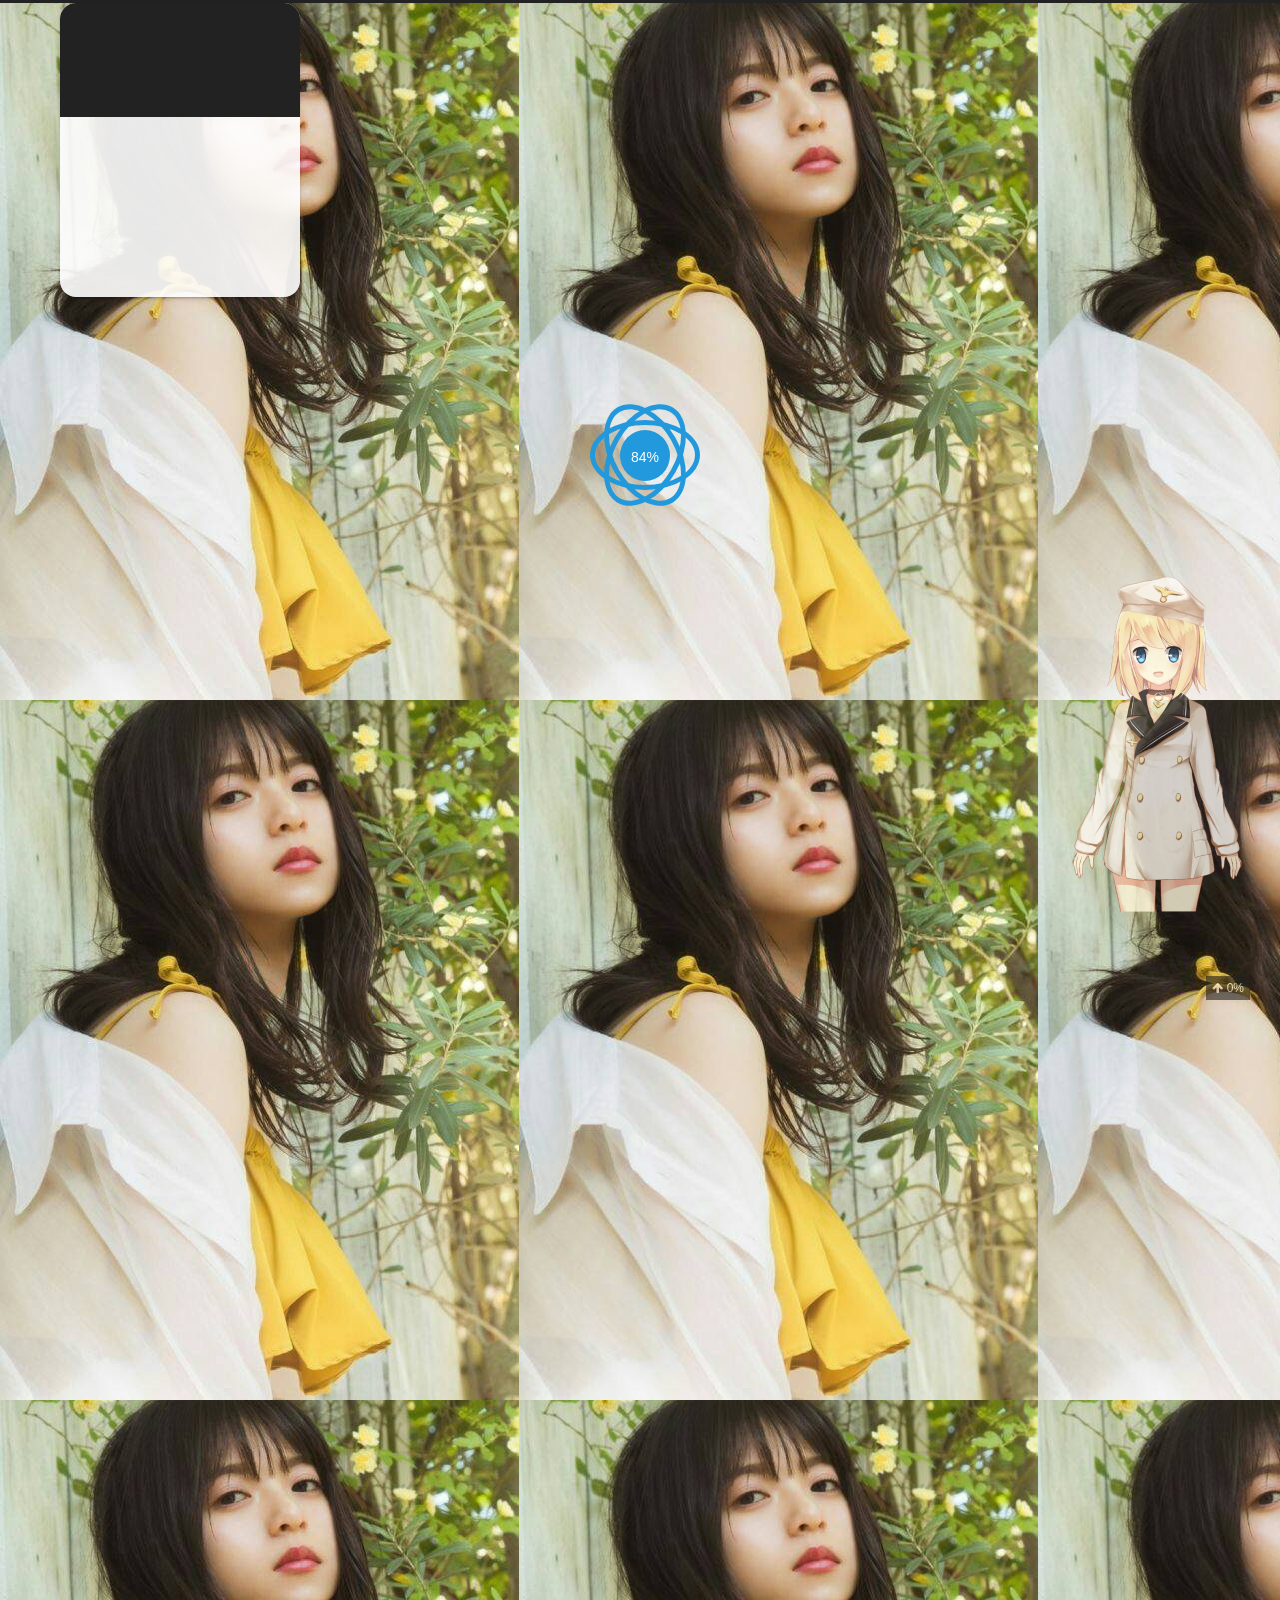
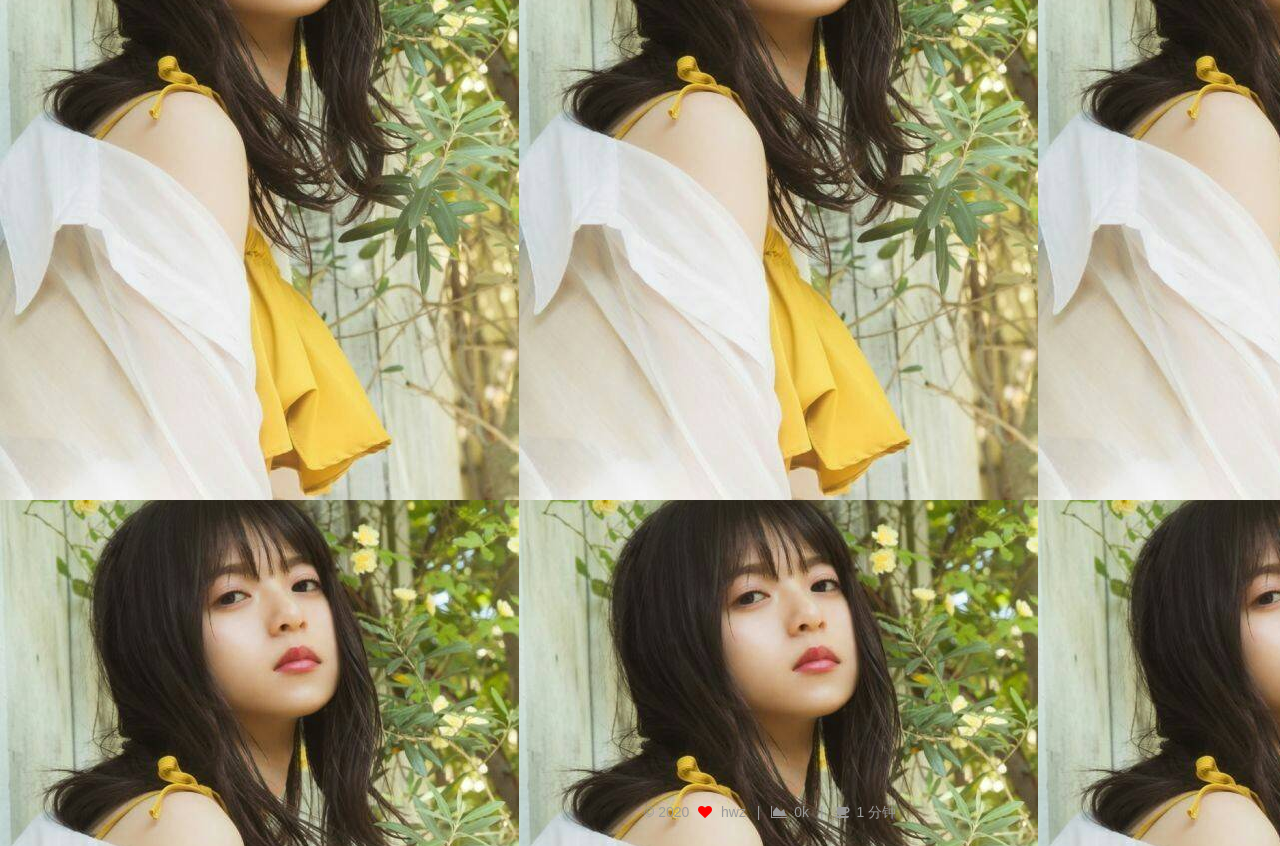
==== index.html @ 321f941b "Site updated: 2020-02-17 17:26:35" ====
<!DOCTYPE html>
<html lang="zh-CN">
<head>
  <meta charset="UTF-8">
<meta name="viewport" content="width=device-width, initial-scale=1, maximum-scale=2">
<meta name="theme-color" content="#222">
<meta name="generator" content="Hexo 4.2.0">
  <link rel="apple-touch-icon" sizes="180x180" href="/images/apple-touch-icon-next.png">
  <link rel="icon" type="image/png" sizes="32x32" href="/images/favicon-32x32-next.png">
  <link rel="icon" type="image/png" sizes="16x16" href="/images/favicon-16x16-next.png">
  <link rel="mask-icon" href="/images/logo.svg" color="#222">

<link rel="stylesheet" href="/css/main.css">


<link rel="stylesheet" href="/lib/font-awesome/css/font-awesome.min.css">
  <link rel="stylesheet" href="//cdn.jsdelivr.net/gh/fancyapps/fancybox@3/dist/jquery.fancybox.min.css">
  <link rel="stylesheet" href="/lib/pace/pace-theme-center-atom.min.css">
  <script src="/lib/pace/pace.min.js"></script>

<script id="hexo-configurations">
    var NexT = window.NexT || {};
    var CONFIG = {"hostname":"yoursite.com","root":"/","scheme":"Gemini","version":"7.7.1","exturl":false,"sidebar":{"position":"left","display":"post","padding":18,"offset":12,"onmobile":false},"copycode":{"enable":true,"show_result":true,"style":null},"back2top":{"enable":true,"sidebar":false,"scrollpercent":true},"bookmark":{"enable":false,"color":"#222","save":"auto"},"fancybox":true,"mediumzoom":false,"lazyload":false,"pangu":false,"comments":{"style":"tabs","active":null,"storage":true,"lazyload":false,"nav":null},"algolia":{"hits":{"per_page":10},"labels":{"input_placeholder":"Search for Posts","hits_empty":"We didn't find any results for the search: ${query}","hits_stats":"${hits} results found in ${time} ms"}},"localsearch":{"enable":false,"trigger":"auto","top_n_per_article":1,"unescape":false,"preload":false},"motion":{"enable":true,"async":false,"transition":{"post_block":"fadeIn","post_header":"slideDownIn","post_body":"slideDownIn","coll_header":"slideLeftIn","sidebar":"slideUpIn"}}};
  </script>

  <meta property="og:type" content="website">
<meta property="og:title" content="Love Asuka">
<meta property="og:url" content="http://yoursite.com/index.html">
<meta property="og:site_name" content="Love Asuka">
<meta property="og:locale" content="zh_CN">
<meta property="article:author" content="hwz">
<meta property="article:tag" content="Python">
<meta property="article:tag" content="Latex">
<meta property="article:tag" content="Linux">
<meta name="twitter:card" content="summary">

<link rel="canonical" href="http://yoursite.com/">


<script id="page-configurations">
  // https://hexo.io/docs/variables.html
  CONFIG.page = {
    sidebar: "",
    isHome: true,
    isPost: false
  };
</script>

  <title>Love Asuka</title>
  






  <noscript>
  <style>
  .use-motion .brand,
  .use-motion .menu-item,
  .sidebar-inner,
  .use-motion .post-block,
  .use-motion .pagination,
  .use-motion .comments,
  .use-motion .post-header,
  .use-motion .post-body,
  .use-motion .collection-header { opacity: initial; }

  .use-motion .site-title,
  .use-motion .site-subtitle {
    opacity: initial;
    top: initial;
  }

  .use-motion .logo-line-before i { left: initial; }
  .use-motion .logo-line-after i { right: initial; }
  </style>
</noscript>

</head>

<body itemscope itemtype="http://schema.org/WebPage">
  <div class="container use-motion">
    <div class="headband"></div>

    <header class="header" itemscope itemtype="http://schema.org/WPHeader">
      <div class="header-inner"><div class="site-brand-container">
  <div class="site-nav-toggle">
    <div class="toggle" aria-label="切换导航栏">
      <span class="toggle-line toggle-line-first"></span>
      <span class="toggle-line toggle-line-middle"></span>
      <span class="toggle-line toggle-line-last"></span>
    </div>
  </div>

  <div class="site-meta">

    <div>
      <a href="/" class="brand" rel="start">
        <span class="logo-line-before"><i></i></span>
        <span class="site-title">Love Asuka</span>
        <span class="logo-line-after"><i></i></span>
      </a>
    </div>
        <p class="site-subtitle">风后面是风，天空上面是天空</p>
  </div>

  <div class="site-nav-right"></div>
</div>


<nav class="site-nav">
  
  <ul id="menu" class="menu">
        <li class="menu-item menu-item-home">

    <a href="/" rel="section"><i class="fa fa-fw fa-home"></i>首页</a>

  </li>
        <li class="menu-item menu-item-about">

    <a href="/about/" rel="section"><i class="fa fa-fw fa-user"></i>关于我</a>

  </li>
        <li class="menu-item menu-item-messagepad">

    <a href="/messagepad/" rel="section"><i class="fa fa-fw fa-comments-o"></i>留言板</a>

  </li>
        <li class="menu-item menu-item-archives">

    <a href="/archives/" rel="section"><i class="fa fa-fw fa-archive"></i>归档</a>

  </li>
  </ul>

</nav>
</div>
    </header>

    
  <div class="back-to-top">
    <i class="fa fa-arrow-up"></i>
    <span>0%</span>
  </div>


    <main class="main">
      <div class="main-inner">
        <div class="content-wrap">
          

          <div class="content">
            

  <div class="posts-expand">
        
  
  
  <article itemscope itemtype="http://schema.org/Article" class="post-block home" lang="zh-CN">
    <link itemprop="mainEntityOfPage" href="http://yoursite.com/2020/02/16/test/">

    <span hidden itemprop="author" itemscope itemtype="http://schema.org/Person">
      <meta itemprop="image" content="/images/asuka.jpg">
      <meta itemprop="name" content="hwz">
      <meta itemprop="description" content="">
    </span>

    <span hidden itemprop="publisher" itemscope itemtype="http://schema.org/Organization">
      <meta itemprop="name" content="Love Asuka">
    </span>
      <header class="post-header">
        <h1 class="post-title" itemprop="name headline">
          
            <a href="/2020/02/16/test/" class="post-title-link" itemprop="url">test</a>
        </h1>

        <div class="post-meta">
            <span class="post-meta-item">
              <span class="post-meta-item-icon">
                <i class="fa fa-calendar-o"></i>
              </span>
              <span class="post-meta-item-text">发表于</span>

              <time title="创建时间：2020-02-16 20:34:42" itemprop="dateCreated datePublished" datetime="2020-02-16T20:34:42+08:00">2020-02-16</time>
            </span>
              <span class="post-meta-item">
                <span class="post-meta-item-icon">
                  <i class="fa fa-calendar-check-o"></i>
                </span>
                <span class="post-meta-item-text">更新于</span>
                <time title="修改时间：2020-02-17 15:43:20" itemprop="dateModified" datetime="2020-02-17T15:43:20+08:00">2020-02-17</time>
              </span>

          
  
  <span class="post-meta-item">
    
      <span class="post-meta-item-icon">
        <i class="fa fa-comment-o"></i>
      </span>
      <span class="post-meta-item-text">Valine：</span>
    
    <a title="valine" href="/2020/02/16/test/#valine-comments" itemprop="discussionUrl">
      <span class="post-comments-count valine-comment-count" data-xid="/2020/02/16/test/" itemprop="commentCount"></span>
    </a>
  </span>
  
  
    <span class="post-meta-divider">|</span>
    <i class="fa fa-thumb-tack"></i>
    <font color=7D26CD>置顶</font>
    <span class="post-meta-divider">|</span>
<br>
            <span class="post-meta-item" title="本文字数">
              <span class="post-meta-item-icon">
                <i class="fa fa-file-word-o"></i>
              </span>
                <span class="post-meta-item-text">本文字数：</span>
              <span>123</span>
            </span>
            <span class="post-meta-item" title="阅读时长">
              <span class="post-meta-item-icon">
                <i class="fa fa-clock-o"></i>
              </span>
                <span class="post-meta-item-text">阅读时长 &asymp;</span>
              <span>1 分钟</span>
            </span>

        </div>
      </header>

    
    
    
    <div class="post-body" itemprop="articleBody">

      
          <blockquote class="blockquote-center"><p>嗨！</p>
</blockquote>
<img src="https://billowing-forest-ce13.hwz.workers.dev/test/dlwlrma_71782046_536363523855896_4534143527029272915_n.jpg" style="border:1.5px solid white" width="750" alt="图片说明"/>
          <!--noindex-->
            <div class="post-button">
              <a class="btn" href="/2020/02/16/test/#more" rel="contents">
                阅读全文 &raquo;
              </a>
            </div>
          <!--/noindex-->
        
      
    </div>

<!-- 版权声明 -->
<div>
 
</div>

    
    
    
      <footer class="post-footer">
        <div class="post-eof"></div>
      </footer>
  </article>
  
  
  

        
  
  
  <article itemscope itemtype="http://schema.org/Article" class="post-block home" lang="zh-CN">
    <link itemprop="mainEntityOfPage" href="http://yoursite.com/2020/02/17/hello/">

    <span hidden itemprop="author" itemscope itemtype="http://schema.org/Person">
      <meta itemprop="image" content="/images/asuka.jpg">
      <meta itemprop="name" content="hwz">
      <meta itemprop="description" content="">
    </span>

    <span hidden itemprop="publisher" itemscope itemtype="http://schema.org/Organization">
      <meta itemprop="name" content="Love Asuka">
    </span>
      <header class="post-header">
        <h1 class="post-title" itemprop="name headline">
          
            <a href="/2020/02/17/hello/" class="post-title-link" itemprop="url">hello</a>
        </h1>

        <div class="post-meta">
            <span class="post-meta-item">
              <span class="post-meta-item-icon">
                <i class="fa fa-calendar-o"></i>
              </span>
              <span class="post-meta-item-text">发表于</span>

              <time title="创建时间：2020-02-17 00:25:26" itemprop="dateCreated datePublished" datetime="2020-02-17T00:25:26+08:00">2020-02-17</time>
            </span>

          
  
  <br>
            <span class="post-meta-item" title="本文字数">
              <span class="post-meta-item-icon">
                <i class="fa fa-file-word-o"></i>
              </span>
                <span class="post-meta-item-text">本文字数：</span>
              <span>0</span>
            </span>
            <span class="post-meta-item" title="阅读时长">
              <span class="post-meta-item-icon">
                <i class="fa fa-clock-o"></i>
              </span>
                <span class="post-meta-item-text">阅读时长 &asymp;</span>
              <span>1 分钟</span>
            </span>

        </div>
      </header>

    
    
    
    <div class="post-body" itemprop="articleBody">

      
          <img src="/2020/02/17/hello/1.jpg" class="" title="This is an image">



      
    </div>

<!-- 版权声明 -->
<div>
 
</div>

    
    
    
      <footer class="post-footer">
        <div class="post-eof"></div>
      </footer>
  </article>
  
  
  

        
  
  
  <article itemscope itemtype="http://schema.org/Article" class="post-block home" lang="zh-CN">
    <link itemprop="mainEntityOfPage" href="http://yoursite.com/2020/02/16/hello-world/">

    <span hidden itemprop="author" itemscope itemtype="http://schema.org/Person">
      <meta itemprop="image" content="/images/asuka.jpg">
      <meta itemprop="name" content="hwz">
      <meta itemprop="description" content="">
    </span>

    <span hidden itemprop="publisher" itemscope itemtype="http://schema.org/Organization">
      <meta itemprop="name" content="Love Asuka">
    </span>
      <header class="post-header">
        <h1 class="post-title" itemprop="name headline">
          
            <a href="/2020/02/16/hello-world/" class="post-title-link" itemprop="url">Hello World</a>
        </h1>

        <div class="post-meta">
            <span class="post-meta-item">
              <span class="post-meta-item-icon">
                <i class="fa fa-calendar-o"></i>
              </span>
              <span class="post-meta-item-text">发表于</span>

              <time title="创建时间：2020-02-16 17:46:22" itemprop="dateCreated datePublished" datetime="2020-02-16T17:46:22+08:00">2020-02-16</time>
            </span>

          
  
  <span class="post-meta-item">
    
      <span class="post-meta-item-icon">
        <i class="fa fa-comment-o"></i>
      </span>
      <span class="post-meta-item-text">Valine：</span>
    
    <a title="valine" href="/2020/02/16/hello-world/#valine-comments" itemprop="discussionUrl">
      <span class="post-comments-count valine-comment-count" data-xid="/2020/02/16/hello-world/" itemprop="commentCount"></span>
    </a>
  </span>
  
  <br>
            <span class="post-meta-item" title="本文字数">
              <span class="post-meta-item-icon">
                <i class="fa fa-file-word-o"></i>
              </span>
                <span class="post-meta-item-text">本文字数：</span>
              <span>357</span>
            </span>
            <span class="post-meta-item" title="阅读时长">
              <span class="post-meta-item-icon">
                <i class="fa fa-clock-o"></i>
              </span>
                <span class="post-meta-item-text">阅读时长 &asymp;</span>
              <span>1 分钟</span>
            </span>

        </div>
      </header>

    
    
    
    <div class="post-body" itemprop="articleBody">

      
          <p>Welcome to <a href="https://hexo.io/" target="_blank" rel="noopener">Hexo</a>! This is your very first post. Check <a href="https://hexo.io/docs/" target="_blank" rel="noopener">documentation</a> for more info. If you get any problems when using Hexo, you can find the answer in <a href="https://hexo.io/docs/troubleshooting.html" target="_blank" rel="noopener">troubleshooting</a> or you can ask me on <a href="https://github.com/hexojs/hexo/issues" target="_blank" rel="noopener">GitHub</a>.</p>
<h2 id="Quick-Start"><a href="#Quick-Start" class="headerlink" title="Quick Start"></a>Quick Start</h2><h3 id="Create-a-new-post"><a href="#Create-a-new-post" class="headerlink" title="Create a new post"></a>Create a new post</h3><figure class="highlight bash"><table><tr><td class="gutter"><pre><span class="line">1</span><br></pre></td><td class="code"><pre><span class="line">$ hexo new <span class="string">"My New Post"</span></span><br></pre></td></tr></table></figure>

<p>More info: <a href="https://hexo.io/docs/writing.html" target="_blank" rel="noopener">Writing</a></p>
<h3 id="Run-server"><a href="#Run-server" class="headerlink" title="Run server"></a>Run server</h3><figure class="highlight bash"><table><tr><td class="gutter"><pre><span class="line">1</span><br></pre></td><td class="code"><pre><span class="line">$ hexo server</span><br></pre></td></tr></table></figure>

<p>More info: <a href="https://hexo.io/docs/server.html" target="_blank" rel="noopener">Server</a></p>
<h3 id="Generate-static-files"><a href="#Generate-static-files" class="headerlink" title="Generate static files"></a>Generate static files</h3><figure class="highlight bash"><table><tr><td class="gutter"><pre><span class="line">1</span><br></pre></td><td class="code"><pre><span class="line">$ hexo generate</span><br></pre></td></tr></table></figure>

<p>More info: <a href="https://hexo.io/docs/generating.html" target="_blank" rel="noopener">Generating</a></p>
<h3 id="Deploy-to-remote-sites"><a href="#Deploy-to-remote-sites" class="headerlink" title="Deploy to remote sites"></a>Deploy to remote sites</h3><figure class="highlight bash"><table><tr><td class="gutter"><pre><span class="line">1</span><br></pre></td><td class="code"><pre><span class="line">$ hexo deploy</span><br></pre></td></tr></table></figure>

<p>More info: <a href="https://hexo.io/docs/one-command-deployment.html" target="_blank" rel="noopener">Deployment</a></p>

      
    </div>

<!-- 版权声明 -->
<div>
 
</div>

    
    
    
      <footer class="post-footer">
        <div class="post-eof"></div>
      </footer>
  </article>
  
  
  

  </div>

  



          </div>
          

<script>
  window.addEventListener('tabs:register', () => {
    let activeClass = CONFIG.comments.activeClass;
    if (CONFIG.comments.storage) {
      activeClass = localStorage.getItem('comments_active') || activeClass;
    }
    if (activeClass) {
      let activeTab = document.querySelector(`a[href="#comment-${activeClass}"]`);
      if (activeTab) {
        activeTab.click();
      }
    }
  });
  if (CONFIG.comments.storage) {
    window.addEventListener('tabs:click', event => {
      if (!event.target.matches('.tabs-comment .tab-content .tab-pane')) return;
      let commentClass = event.target.classList[1];
      localStorage.setItem('comments_active', commentClass);
    });
  }
</script>

        </div>
          
  
  <div class="toggle sidebar-toggle">
    <span class="toggle-line toggle-line-first"></span>
    <span class="toggle-line toggle-line-middle"></span>
    <span class="toggle-line toggle-line-last"></span>
  </div>

  <aside class="sidebar">
    <div class="sidebar-inner">

      <ul class="sidebar-nav motion-element">
        <li class="sidebar-nav-toc">
          文章目录
        </li>
        <li class="sidebar-nav-overview">
          站点概览
        </li>
      </ul>

      <!--noindex-->
      <div class="post-toc-wrap sidebar-panel">
      </div>
      <!--/noindex-->

      <div class="site-overview-wrap sidebar-panel">
        <div class="site-author motion-element" itemprop="author" itemscope itemtype="http://schema.org/Person">
    <img class="site-author-image" itemprop="image" alt="hwz"
      src="/images/asuka.jpg">
  <p class="site-author-name" itemprop="name">hwz</p>
  <div class="site-description" itemprop="description"></div>
</div>
<div class="site-state-wrap motion-element">
  <nav class="site-state">
      <div class="site-state-item site-state-posts">
          <a href="/archives/">
        
          <span class="site-state-item-count">3</span>
          <span class="site-state-item-name">日志</span>
        </a>
      </div>
  </nav>
</div>



      </div>

    </div>
  </aside>
  <div id="sidebar-dimmer"></div>


      </div>
    </main>

    <footer class="footer">
      <div class="footer-inner">
        

<div class="copyright">
  
  &copy; 
  <span itemprop="copyrightYear">2020</span>
  <span class="with-love">
    <i class="fa fa-heart"></i>
  </span>
  <span class="author" itemprop="copyrightHolder">hwz</span>
    <span class="post-meta-divider">|</span>
    <span class="post-meta-item-icon">
      <i class="fa fa-area-chart"></i>
    </span>
    <span title="站点总字数">0k</span>
    <span class="post-meta-divider">|</span>
    <span class="post-meta-item-icon">
      <i class="fa fa-coffee"></i>
    </span>
    <span title="站点阅读时长">1 分钟</span>
</div>

        
<div class="busuanzi-count">
  <script async src="https://busuanzi.ibruce.info/busuanzi/2.3/busuanzi.pure.mini.js"></script>
</div>








      </div>
    </footer>
  </div>

  
  <script src="/lib/anime.min.js"></script>
  <script src="//cdn.jsdelivr.net/npm/jquery@3/dist/jquery.min.js"></script>
  <script src="//cdn.jsdelivr.net/gh/fancyapps/fancybox@3/dist/jquery.fancybox.min.js"></script>
  <script src="/lib/velocity/velocity.min.js"></script>
  <script src="/lib/velocity/velocity.ui.min.js"></script>

<script src="/js/utils.js"></script>

<script src="/js/motion.js"></script>


<script src="/js/schemes/pisces.js"></script>


<script src="/js/next-boot.js"></script>




  















  

  


<script>
NexT.utils.loadComments(document.querySelector('#valine-comments'), () => {
  NexT.utils.getScript('//unpkg.com/valine/dist/Valine.min.js', () => {
    var GUEST = ['nick', 'mail', 'link'];
    var guest = 'nick,mail';
    guest = guest.split(',').filter(item => {
      return GUEST.includes(item);
    });
    new Valine({
      el         : '#valine-comments',
      verify     : false,
      notify     : false,
      appId      : 'uo0PpBdAwHVjuQXhdneJCLUI-MdYXbMMI# Your leancloud application appid',
      appKey     : 'xmT4Vg6zdCQBoNDe9emlR8KR# Your leancloud application appkey',
      placeholder: "欢迎吐槽 ！",
      avatar     : 'mm',
      meta       : guest,
      pageSize   : '10' || 10,
      visitor    : false,
      lang       : '' || 'zh-cn',
      path       : location.pathname,
      recordIP   : false,
      serverURLs : ''
    });
  }, window.Valine);
});
</script>


  <script async src="/js/cursor/fireworks.js"></script>




  <script src="/js/activate-power-mode.min.js"></script>
  <script>
    POWERMODE.colorful = true;
    POWERMODE.shake = false;
    document.body.addEventListener('input', POWERMODE);
  </script>

<script src="/live2dw/lib/L2Dwidget.min.js?094cbace49a39548bed64abff5988b05"></script><script>L2Dwidget.init({"pluginRootPath":"live2dw/","pluginJsPath":"lib/","pluginModelPath":"assets/","tagMode":false,"debug":false,"model":{"jsonPath":"/live2dw/assets/assets/z16.model.json"},"display":{"position":"right","width":220,"height":450,"hOffset":10,"vOffset":-50},"mobile":{"show":true},"react":{"opacity":0.8},"log":false});</script></body>
</html>
---- css/main.css ----
html {
  line-height: 1.15; /* 1 */
  -webkit-text-size-adjust: 100%; /* 2 */
}
body {
  margin: 0;
}
main {
  display: block;
}
h1 {
  font-size: 2em;
  margin: 0.67em 0;
}
hr {
  box-sizing: content-box; /* 1 */
  height: 0; /* 1 */
  overflow: visible; /* 2 */
}
pre {
  font-family: monospace, monospace; /* 1 */
  font-size: 1em; /* 2 */
}
a {
  background: transparent;
}
abbr[title] {
  border-bottom: none; /* 1 */
  text-decoration: underline; /* 2 */
  text-decoration: underline dotted; /* 2 */
}
b,
strong {
  font-weight: bolder;
}
code,
kbd,
samp {
  font-family: monospace, monospace; /* 1 */
  font-size: 1em; /* 2 */
}
small {
  font-size: 80%;
}
sub,
sup {
  font-size: 75%;
  line-height: 0;
  position: relative;
  vertical-align: baseline;
}
sub {
  bottom: -0.25em;
}
sup {
  top: -0.5em;
}
img {
  border-style: none;
}
button,
input,
optgroup,
select,
textarea {
  font-family: inherit; /* 1 */
  font-size: 100%; /* 1 */
  line-height: 1.15; /* 1 */
  margin: 0; /* 2 */
}
button,
input {
/* 1 */
  overflow: visible;
}
button,
select {
/* 1 */
  text-transform: none;
}
button,
[type='button'],
[type='reset'],
[type='submit'] {
  -webkit-appearance: button;
}
button::-moz-focus-inner,
[type='button']::-moz-focus-inner,
[type='reset']::-moz-focus-inner,
[type='submit']::-moz-focus-inner {
  border-style: none;
  padding: 0;
}
button:-moz-focusring,
[type='button']:-moz-focusring,
[type='reset']:-moz-focusring,
[type='submit']:-moz-focusring {
  outline: 1px dotted ButtonText;
}
fieldset {
  padding: 0.35em 0.75em 0.625em;
}
legend {
  box-sizing: border-box; /* 1 */
  color: inherit; /* 2 */
  display: table; /* 1 */
  max-width: 100%; /* 1 */
  padding: 0; /* 3 */
  white-space: normal; /* 1 */
}
progress {
  vertical-align: baseline;
}
textarea {
  overflow: auto;
}
[type='checkbox'],
[type='radio'] {
  box-sizing: border-box; /* 1 */
  padding: 0; /* 2 */
}
[type='number']::-webkit-inner-spin-button,
[type='number']::-webkit-outer-spin-button {
  height: auto;
}
[type='search'] {
  outline-offset: -2px; /* 2 */
  -webkit-appearance: textfield; /* 1 */
}
[type='search']::-webkit-search-decoration {
  -webkit-appearance: none;
}
::-webkit-file-upload-button {
  font: inherit; /* 2 */
  -webkit-appearance: button; /* 1 */
}
details {
  display: block;
}
summary {
  display: list-item;
}
template {
  display: none;
}
[hidden] {
  display: none;
}
::selection {
  background: #262a30;
  color: #fff;
}
html,
body {
  height: 100%;
}
body {
  background: #eee;
  color: #555;
  font-family: 'Lato', "PingFang SC", "Microsoft YaHei", sans-serif;
  font-size: 1em;
  line-height: 2;
}
@media (max-width: 991px) {
  body {
    padding-left: 0 !important;
    padding-right: 0 !important;
  }
}
h1,
h2,
h3,
h4,
h5,
h6 {
  font-family: 'Lato', "PingFang SC", "Microsoft YaHei", sans-serif;
  font-weight: bold;
  line-height: 1.5;
  margin: 20px 0 15px;
}
h1 {
  font-size: 1.5em;
}
h2 {
  font-size: 1.375em;
}
h3 {
  font-size: 1.25em;
}
h4 {
  font-size: 1.125em;
}
h5 {
  font-size: 1em;
}
h6 {
  font-size: 0.875em;
}
p {
  margin: 0 0 20px 0;
}
a,
span.exturl {
  border-bottom: 1px solid #999;
  color: #555;
  outline: 0;
  text-decoration: none;
  overflow-wrap: break-word;
  word-wrap: break-word;
  cursor: pointer;
}
a:hover,
span.exturl:hover {
  border-bottom-color: #222;
  color: #222;
}
iframe,
img,
video {
  display: block;
  margin-left: auto;
  margin-right: auto;
  max-width: 100%;
}
hr {
  background-color: #ddd;
  background-image: repeating-linear-gradient(-45deg, #fff, #fff 4px, transparent 4px, transparent 8px);
  border: 0;
  height: 3px;
  margin: 40px 0;
}
blockquote {
  border-left: 4px solid #ddd;
  color: #666;
  margin: 0;
  padding: 0 15px;
}
blockquote cite::before {
  content: '-';
  padding: 0 5px;
}
dt {
  font-weight: 700;
}
dd {
  margin: 0;
  padding: 0;
}
kbd {
  background-color: #f5f5f5;
  background-image: linear-gradient(#eee, #fff, #eee);
  border: 1px solid #ccc;
  border-radius: 0.2em;
  box-shadow: 0.1em 0.1em 0.2em rgba(0,0,0,0.1);
  font-family: inherit;
  padding: 0.1em 0.3em;
  white-space: nowrap;
}
.table-container {
  overflow: auto;
}
table {
  border-collapse: collapse;
  border-spacing: 0;
  font-size: 0.875em;
  margin: 0 0 20px 0;
  width: 100%;
}
tbody tr:nth-of-type(odd) {
  background: #f9f9f9;
}
tbody tr:hover {
  background: #f5f5f5;
}
caption,
th,
td {
  font-weight: normal;
  padding: 8px;
  text-align: left;
  vertical-align: middle;
}
th,
td {
  border: 1px solid #ddd;
  border-bottom: 3px solid #ddd;
}
th {
  font-weight: 700;
  padding-bottom: 10px;
}
td {
  border-bottom-width: 1px;
}
.btn {
  background: #fff;
  border: 2px solid #555;
  border-radius: 2px;
  color: #555;
  display: inline-block;
  font-size: 0.875em;
  line-height: 2;
  padding: 0 20px;
  text-decoration: none;
  transition-property: background-color;
  transition-delay: 0s;
  transition-duration: 0.2s;
  transition-timing-function: ease-in-out;
}
.btn:hover {
  background: #222;
  border-color: #222;
  color: #fff;
}
.btn + .btn {
  margin: 0 0 8px 8px;
}
.btn .fa-fw {
  text-align: left;
  width: 1.285714285714286em;
}
.toggle {
  line-height: 0;
}
.toggle .toggle-line {
  background: #fff;
  display: inline-block;
  height: 2px;
  left: 0;
  position: relative;
  top: 0;
  transition: all 0.4s;
  vertical-align: top;
  width: 100%;
}
.toggle .toggle-line:not(:first-child) {
  margin-top: 3px;
}
.toggle.toggle-arrow .toggle-line-first {
  left: 50%;
  top: 2px;
  transform: rotate(45deg);
  width: 50%;
}
.toggle.toggle-arrow .toggle-line-middle {
  left: 2px;
  width: 90%;
}
.toggle.toggle-arrow .toggle-line-last {
  left: 50%;
  top: -2px;
  transform: rotate(-45deg);
  width: 50%;
}
.toggle.toggle-close .toggle-line-first {
  transform: rotate(-45deg);
  top: 5px;
}
.toggle.toggle-close .toggle-line-middle {
  opacity: 0;
}
.toggle.toggle-close .toggle-line-last {
  transform: rotate(45deg);
  top: -5px;
}
.highlight-container {
  position: relative;
}
.highlight-container:hover .copy-btn,
.highlight-container .copy-btn:focus {
  opacity: 1;
}
.copy-btn {
  color: #333;
  cursor: pointer;
  display: inline-block;
  font-weight: 700;
  line-height: 1.6;
  opacity: 0;
  outline: 0;
  padding: 2px 6px;
  position: absolute;
  vertical-align: middle;
  white-space: nowrap;
  -moz-user-select: none;
  -ms-user-select: none;
  -webkit-user-select: none;
  user-select: none;
  transition-delay: 0s;
  transition-duration: 0.2s;
  transition-timing-function: ease-in-out;
  background-color: #eee;
  background-image: linear-gradient(#fcfcfc, #eee);
  border: 1px solid #d5d5d5;
  border-radius: 3px;
  font-size: 0.8125em;
  right: 4px;
  top: 8px;
}
.highlight,
pre {
  background: #f7f7f7;
  color: #4d4d4c;
  line-height: 1.6;
  margin: 0 auto 20px;
}
pre,
code {
  font-family: consolas, Menlo, monospace, "PingFang SC", "Microsoft YaHei";
}
code {
  background: #eee;
  border-radius: 3px;
  color: #555;
  padding: 2px 4px;
  overflow-wrap: break-word;
  word-wrap: break-word;
}
.highlight *::selection {
  background: #d6d6d6;
}
.highlight pre {
  border: 0;
  margin: 0;
  padding: 10px 0;
}
.highlight table {
  border: 0;
  margin: 0;
  width: auto;
}
.highlight td {
  border: 0;
  padding: 0;
}
.highlight figcaption {
  background: #eee;
  color: #4d4d4c;
  font-size: 0.875em;
  line-height: 1.2;
  padding: 0.5em;
}
.highlight figcaption::before,
.highlight figcaption::after {
  content: ' ';
  display: table;
}
.highlight figcaption::after {
  clear: both;
}
.highlight figcaption a {
  color: #4d4d4c;
  float: right;
}
.highlight figcaption a:hover {
  border-bottom-color: #4d4d4c;
}
.highlight .gutter {
  -moz-user-select: none;
  -ms-user-select: none;
  -webkit-user-select: none;
  user-select: none;
}
.highlight .gutter pre {
  background: #eff2f3;
  color: #869194;
  padding-left: 10px;
  padding-right: 10px;
  text-align: right;
}
.highlight .code pre {
  background: #f7f7f7;
  padding-left: 10px;
  width: 100%;
}
.gist table {
  width: auto;
}
.gist table td {
  border: 0;
}
pre {
  overflow: auto;
  padding: 10px;
}
pre code {
  background: none;
  color: #4d4d4c;
  font-size: 0.875em;
  padding: 0;
  text-shadow: none;
}
pre .deletion {
  background: #fdd;
}
pre .addition {
  background: #dfd;
}
pre .meta {
  color: #eab700;
  -moz-user-select: none;
  -ms-user-select: none;
  -webkit-user-select: none;
  user-select: none;
}
pre .comment {
  color: #8e908c;
}
pre .variable,
pre .attribute,
pre .tag,
pre .name,
pre .regexp,
pre .ruby .constant,
pre .xml .tag .title,
pre .xml .pi,
pre .xml .doctype,
pre .html .doctype,
pre .css .id,
pre .css .class,
pre .css .pseudo {
  color: #c82829;
}
pre .number,
pre .preprocessor,
pre .built_in,
pre .builtin-name,
pre .literal,
pre .params,
pre .constant,
pre .command {
  color: #f5871f;
}
pre .ruby .class .title,
pre .css .rules .attribute,
pre .string,
pre .symbol,
pre .value,
pre .inheritance,
pre .header,
pre .ruby .symbol,
pre .xml .cdata,
pre .special,
pre .formula {
  color: #718c00;
}
pre .title,
pre .css .hexcolor {
  color: #3e999f;
}
pre .function,
pre .python .decorator,
pre .python .title,
pre .ruby .function .title,
pre .ruby .title .keyword,
pre .perl .sub,
pre .javascript .title,
pre .coffeescript .title {
  color: #4271ae;
}
pre .keyword,
pre .javascript .function {
  color: #8959a8;
}
.blockquote-center {
  border-left: none;
  margin: 40px 0;
  padding: 0;
  position: relative;
  text-align: center;
}
.blockquote-center::before,
.blockquote-center::after {
  background-repeat: no-repeat;
  background-size: 22px 22px;
  content: ' ';
  display: block;
  height: 24px;
  opacity: 0.2;
  position: absolute;
  width: 100%;
}
.blockquote-center::before {
  background-image: url("../images/quote-l.svg");
  background-position: 0 -6px;
  border-top: 1px solid #ccc;
  top: -20px;
}
.blockquote-center::after {
  background-image: url("../images/quote-r.svg");
  background-position: 100% 8px;
  border-bottom: 1px solid #ccc;
  bottom: -20px;
}
.blockquote-center p,
.blockquote-center div {
  text-align: center;
}
.post-body .group-picture img {
  margin: 0 auto;
  padding: 0 3px;
}
.group-picture-row {
  margin-bottom: 6px;
  overflow: hidden;
}
.group-picture-column {
  float: left;
  margin-bottom: 10px;
}
.post-body .label {
  display: inline;
  padding: 0 2px;
}
.post-body .label.default {
  background: #f0f0f0;
}
.post-body .label.primary {
  background: #efe6f7;
}
.post-body .label.info {
  background: #e5f2f8;
}
.post-body .label.success {
  background: #e7f4e9;
}
.post-body .label.warning {
  background: #fcf6e1;
}
.post-body .label.danger {
  background: #fae8eb;
}
.post-body .tabs {
  margin-bottom: 20px;
}
.post-body .tabs,
.tabs-comment {
  display: block;
  padding-top: 10px;
  position: relative;
}
.post-body .tabs ul.nav-tabs,
.tabs-comment ul.nav-tabs {
  display: flex;
  flex-wrap: wrap;
  margin: 0;
  margin-bottom: -1px;
  padding: 0;
}
@media (max-width: 413px) {
  .post-body .tabs ul.nav-tabs,
  .tabs-comment ul.nav-tabs {
    display: block;
    margin-bottom: 5px;
  }
}
.post-body .tabs ul.nav-tabs li.tab,
.tabs-comment ul.nav-tabs li.tab {
  background: #fff;
  border-bottom: 1px solid #ddd;
  border-left: 1px solid transparent;
  border-right: 1px solid transparent;
  border-top: 3px solid transparent;
  flex-grow: 1;
  list-style-type: none;
  border-radius: 0 0 0 0;
}
@media (max-width: 413px) {
  .post-body .tabs ul.nav-tabs li.tab,
  .tabs-comment ul.nav-tabs li.tab {
    border-bottom: 1px solid transparent;
    border-left: 3px solid transparent;
    border-right: 1px solid transparent;
    border-top: 1px solid transparent;
  }
}
@media (max-width: 413px) {
  .post-body .tabs ul.nav-tabs li.tab,
  .tabs-comment ul.nav-tabs li.tab {
    border-radius: 0;
  }
}
.post-body .tabs ul.nav-tabs li.tab a,
.tabs-comment ul.nav-tabs li.tab a {
  border-bottom: initial;
  display: block;
  line-height: 1.8;
  outline: 0;
  padding: 0.25em 0.75em;
  text-align: center;
  transition-delay: 0s;
  transition-duration: 0.2s;
  transition-timing-function: ease-out;
}
.post-body .tabs ul.nav-tabs li.tab a i,
.tabs-comment ul.nav-tabs li.tab a i {
  width: 1.285714285714286em;
}
.post-body .tabs ul.nav-tabs li.tab.active,
.tabs-comment ul.nav-tabs li.tab.active {
  border-bottom: 1px solid transparent;
  border-left: 1px solid #ddd;
  border-right: 1px solid #ddd;
  border-top: 3px solid #fc6423;
}
@media (max-width: 413px) {
  .post-body .tabs ul.nav-tabs li.tab.active,
  .tabs-comment ul.nav-tabs li.tab.active {
    border-bottom: 1px solid #ddd;
    border-left: 3px solid #fc6423;
    border-right: 1px solid #ddd;
    border-top: 1px solid #ddd;
  }
}
.post-body .tabs ul.nav-tabs li.tab.active a,
.tabs-comment ul.nav-tabs li.tab.active a {
  color: #555;
  cursor: default;
}
.post-body .tabs .tab-content .tab-pane,
.tabs-comment .tab-content .tab-pane {
  border: 1px solid #ddd;
  padding: 20px 20px 0 20px;
  border-radius: 0;
}
.post-body .tabs .tab-content .tab-pane:not(.active),
.tabs-comment .tab-content .tab-pane:not(.active) {
  display: none;
}
.post-body .tabs .tab-content .tab-pane.active,
.tabs-comment .tab-content .tab-pane.active {
  display: block;
}
.post-body .tabs .tab-content .tab-pane.active:nth-of-type(1),
.tabs-comment .tab-content .tab-pane.active:nth-of-type(1) {
  border-radius: 0 0 0 0;
}
@media (max-width: 413px) {
  .post-body .tabs .tab-content .tab-pane.active:nth-of-type(1),
  .tabs-comment .tab-content .tab-pane.active:nth-of-type(1) {
    border-radius: 0;
  }
}
.post-body .note {
  border-radius: 3px;
  margin-bottom: 20px;
  padding: 15px;
  position: relative;
  background: #f9f9f9;
  border: initial;
  border-left: 3px solid #eee;
}
.post-body .note h2,
.post-body .note h3,
.post-body .note h4,
.post-body .note h5,
.post-body .note h6 {
  margin-top: 3px;
  border-bottom: initial;
  margin-bottom: 0;
  padding-top: 0;
}
.post-body .note p:first-child,
.post-body .note ul:first-child,
.post-body .note ol:first-child,
.post-body .note table:first-child,
.post-body .note pre:first-child,
.post-body .note blockquote:first-child,
.post-body .note img:first-child {
  margin-top: 0;
}
.post-body .note p:last-child,
.post-body .note ul:last-child,
.post-body .note ol:last-child,
.post-body .note table:last-child,
.post-body .note pre:last-child,
.post-body .note blockquote:last-child,
.post-body .note img:last-child {
  margin-bottom: 0;
}
.post-body .note:not(.no-icon) {
  padding-left: 45px;
}
.post-body .note:not(.no-icon)::before {
  font-family: 'FontAwesome';
  font-size: larger;
  left: 15px;
  position: absolute;
  top: 13px;
}
.post-body .note.default {
  background: #f7f7f7;
  border-left-color: #777;
}
.post-body .note.default h2,
.post-body .note.default h3,
.post-body .note.default h4,
.post-body .note.default h5,
.post-body .note.default h6 {
  color: #777;
}
.post-body .note.default:not(.no-icon)::before {
  content: "\f0a9";
  color: #777;
}
.post-body .note.primary {
  background: #f5f0fa;
  border-left-color: #6f42c1;
}
.post-body .note.primary h2,
.post-body .note.primary h3,
.post-body .note.primary h4,
.post-body .note.primary h5,
.post-body .note.primary h6 {
  color: #6f42c1;
}
.post-body .note.primary:not(.no-icon)::before {
  content: "\f055";
  color: #6f42c1;
}
.post-body .note.info {
  background: #eef7fa;
  border-left-color: #428bca;
}
.post-body .note.info h2,
.post-body .note.info h3,
.post-body .note.info h4,
.post-body .note.info h5,
.post-body .note.info h6 {
  color: #428bca;
}
.post-body .note.info:not(.no-icon)::before {
  content: "\f05a";
  color: #428bca;
}
.post-body .note.success {
  background: #eff8f0;
  border-left-color: #5cb85c;
}
.post-body .note.success h2,
.post-body .note.success h3,
.post-body .note.success h4,
.post-body .note.success h5,
.post-body .note.success h6 {
  color: #5cb85c;
}
.post-body .note.success:not(.no-icon)::before {
  content: "\f058";
  color: #5cb85c;
}
.post-body .note.warning {
  background: #fdf8ea;
  border-left-color: #f0ad4e;
}
.post-body .note.warning h2,
.post-body .note.warning h3,
.post-body .note.warning h4,
.post-body .note.warning h5,
.post-body .note.warning h6 {
  color: #f0ad4e;
}
.post-body .note.warning:not(.no-icon)::before {
  content: "\f06a";
  color: #f0ad4e;
}
.post-body .note.danger {
  background: #fcf1f2;
  border-left-color: #d9534f;
}
.post-body .note.danger h2,
.post-body .note.danger h3,
.post-body .note.danger h4,
.post-body .note.danger h5,
.post-body .note.danger h6 {
  color: #d9534f;
}
.post-body .note.danger:not(.no-icon)::before {
  content: "\f056";
  color: #d9534f;
}
.pagination .prev,
.pagination .next,
.pagination .page-number,
.pagination .space {
  display: inline-block;
  margin: 0 10px;
  padding: 0 11px;
  position: relative;
  top: -1px;
}
@media (max-width: 767px) {
  .pagination .prev,
  .pagination .next,
  .pagination .page-number,
  .pagination .space {
    margin: 0 5px;
  }
}
.pagination {
  border-top: 1px solid #eee;
  margin: 120px 0 0;
  text-align: center;
}
.pagination .prev,
.pagination .next,
.pagination .page-number {
  border-bottom: 0;
  border-top: 1px solid #eee;
  transition-property: border-color;
  transition-delay: 0s;
  transition-duration: 0.2s;
  transition-timing-function: ease-in-out;
}
.pagination .prev:hover,
.pagination .next:hover,
.pagination .page-number:hover {
  border-top-color: #222;
}
.pagination .space {
  margin: 0;
  padding: 0;
}
.pagination .prev {
  margin-left: 0;
}
.pagination .next {
  margin-right: 0;
}
.pagination .page-number.current {
  background: #ccc;
  border-top-color: #ccc;
  color: #fff;
}
@media (max-width: 767px) {
  .pagination {
    border-top: none;
  }
  .pagination .prev,
  .pagination .next,
  .pagination .page-number {
    border-bottom: 1px solid #eee;
    border-top: 0;
    margin-bottom: 10px;
    padding: 0 10px;
  }
  .pagination .prev:hover,
  .pagination .next:hover,
  .pagination .page-number:hover {
    border-bottom-color: #222;
  }
}
.comments {
  margin: 60px 20px 0;
  overflow: hidden;
}
.comment-button-group {
  display: flex;
  flex-wrap: wrap-reverse;
  justify-content: center;
  margin: 1em 0;
}
.comment-button-group .comment-button {
  margin: 0.1em 0.2em;
}
.comment-button-group .comment-button.active {
  background: #222;
  border-color: #222;
  color: #fff;
}
.comment-position {
  display: none;
}
.comment-position.active {
  display: block;
}
.tabs-comment {
  background: #fff;
  margin-top: 4em;
  padding-top: 0;
}
.tabs-comment .comments {
  border: 0;
  box-shadow: none;
  margin-top: 0;
  padding-top: 0;
}
.container {
  min-height: 100%;
  position: relative;
}
.main-inner {
  margin: 0 auto;
  width: calc(100% - 20px);
}
@media (min-width: 1200px) {
  .main-inner {
    width: 1160px;
  }
}
@media (min-width: 1600px) {
  .main-inner {
    width: 73%;
  }
}
.header {
  background: transparent;
}
.header-inner {
  margin: 0 auto;
  width: calc(100% - 20px);
}
@media (min-width: 1200px) {
  .header-inner {
    width: 1160px;
  }
}
@media (min-width: 1600px) {
  .header-inner {
    width: 73%;
  }
}
.site-brand-container {
  display: flex;
  flex-shrink: 0;
  padding: 0 10px;
}
.headband {
  background: #222;
  height: 3px;
}
.site-meta {
  flex-grow: 1;
  text-align: center;
}
@media (max-width: 767px) {
  .site-meta {
    text-align: center;
  }
}
.brand {
  background: #222;
  border-bottom: none;
  color: #fff;
  display: inline-block;
  line-height: 1.375em;
  padding: 0 40px;
  position: relative;
}
.brand:hover {
  color: #fff;
}
.site-title {
  display: inline-block;
  font-family: 'Lato', "PingFang SC", "Microsoft YaHei", sans-serif;
  font-size: 1.375em;
  font-weight: normal;
  line-height: 1.5;
  vertical-align: top;
}
.site-subtitle {
  color: #ddd;
  font-size: 0.8125em;
  margin: 10px 0;
}
.use-motion .brand {
  opacity: 0;
}
.use-motion .site-title,
.use-motion .site-subtitle,
.use-motion .custom-logo-image {
  opacity: 0;
  position: relative;
  top: -10px;
}
.site-nav-toggle {
  display: none;
}
@media (max-width: 767px) {
  .site-nav-toggle {
    display: flex;
    flex-direction: column;
    justify-content: center;
  }
}
.site-nav-toggle .toggle {
  padding: 10px;
  width: 22px;
}
.site-nav-toggle .toggle .toggle-line {
  background: #555;
  border-radius: 1px;
}
.site-nav-right {
  display: none;
  width: 42px;
}
@media (max-width: 767px) {
  .site-nav-right {
    display: block;
  }
}
.site-nav {
  display: block;
}
@media (max-width: 767px) {
  .site-nav {
    clear: both;
    display: none;
  }
}
.site-nav.site-nav-on {
  display: block;
}
.menu {
  margin-top: 20px;
  padding-left: 0;
  text-align: center;
}
.menu-item {
  display: inline-block;
  list-style: none;
  margin: 0 10px;
}
@media (max-width: 767px) {
  .menu-item {
    margin-top: 10px;
  }
}
.menu-item a,
.menu-item span.exturl {
  border-bottom: 0;
  display: block;
  font-size: 0.8125em;
  transition-property: border-color;
  transition-delay: 0s;
  transition-duration: 0.2s;
  transition-timing-function: ease-in-out;
}
@media (hover: none) {
  .menu-item a:hover,
  .menu-item span.exturl:hover {
    border-bottom-color: transparent !important;
  }
}
.menu-item .fa {
  margin-right: 8px;
}
.menu-item .badge {
  display: inline-block;
  font-weight: 700;
  line-height: 1;
  margin-left: 0.35em;
  margin-top: 0.35em;
  text-align: center;
  white-space: nowrap;
}
@media (max-width: 767px) {
  .menu-item .badge {
    float: right;
    margin-left: 0;
  }
}
.use-motion .menu-item {
  opacity: 0;
}
.sidebar {
  background: #222;
  bottom: 0;
  box-shadow: inset 0 2px 6px #000;
  position: fixed;
  top: 0;
}
.sidebar a,
.sidebar span.exturl {
  border-bottom-color: #555;
  color: #999;
}
.sidebar a:hover,
.sidebar span.exturl:hover {
  border-bottom-color: #eee;
  color: #eee;
}
@media (max-width: 991px) {
  .sidebar {
    display: none;
  }
}
.sidebar-inner {
  color: #999;
  padding: 18px 10px;
  text-align: center;
}
.cc-license {
  margin-top: 10px;
  text-align: center;
}
.cc-license .cc-opacity {
  border-bottom: none;
  opacity: 0.7;
}
.cc-license .cc-opacity:hover {
  opacity: 0.9;
}
.cc-license img {
  display: inline-block;
}
.site-author-image {
  border: 1px solid #eee;
  display: block;
  height: auto;
  margin: 0 auto;
  max-width: 120px;
  padding: 2px;
  border-radius: 50%;
}
.site-author-name {
  color: #222;
  font-weight: 600;
  margin: 0;
  text-align: center;
}
.site-description {
  color: #999;
  font-size: 0.8125em;
  margin-top: 0;
  text-align: center;
}
.links-of-author {
  margin-top: 15px;
}
.links-of-author a,
.links-of-author span.exturl {
  border-bottom-color: #555;
  display: inline-block;
  font-size: 0.8125em;
  margin-bottom: 10px;
  margin-right: 10px;
  vertical-align: middle;
}
.links-of-author a::before,
.links-of-author span.exturl::before {
  background: #32c94f;
  border-radius: 50%;
  content: ' ';
  display: inline-block;
  height: 4px;
  margin-right: 3px;
  vertical-align: middle;
  width: 4px;
}
.sidebar-button {
  margin-top: 15px;
}
.sidebar-button a {
  border: 1px solid #fc6423;
  border-radius: 4px;
  color: #fc6423;
  display: inline-block;
  padding: 0 15px;
}
.sidebar-button a .fa {
  margin-right: 5px;
}
.sidebar-button a:hover {
  background: #fc6423;
  border: 1px solid #fc6423;
  color: #fff;
}
.sidebar-button a:hover .fa {
  color: #fff;
}
.links-of-blogroll {
  font-size: 0.8125em;
  margin-top: 10px;
}
.links-of-blogroll-title {
  font-size: 0.875em;
  font-weight: 600;
  margin-top: 0;
}
.links-of-blogroll-list {
  list-style: none;
  margin: 0;
  padding: 0;
}
.links-of-blogroll-item {
  padding: 2px 10px;
}
.links-of-blogroll-item a,
.links-of-blogroll-item span.exturl {
  box-sizing: border-box;
  display: inline-block;
  max-width: 280px;
  overflow: hidden;
  text-overflow: ellipsis;
  white-space: nowrap;
}
#sidebar-dimmer {
  display: none;
}
@media (max-width: 767px) {
  #sidebar-dimmer {
    background: #000;
    display: block;
    height: 100%;
    left: 100%;
    opacity: 0;
    position: fixed;
    top: 0;
    width: 100%;
    z-index: 1100;
  }
  .sidebar-active + #sidebar-dimmer {
    opacity: 0.7;
    transform: translateX(-100%);
    transition: opacity 0.5s;
  }
}
.sidebar-nav {
  margin: 0;
  padding-bottom: 20px;
  padding-left: 0;
}
.sidebar-nav li {
  border-bottom: 1px solid transparent;
  color: #555;
  cursor: pointer;
  display: inline-block;
  font-size: 0.875em;
}
.sidebar-nav li.sidebar-nav-overview {
  margin-left: 10px;
}
.sidebar-nav li:hover {
  color: #fc6423;
}
.sidebar-nav .sidebar-nav-active {
  border-bottom-color: #fc6423;
  color: #fc6423;
}
.sidebar-nav .sidebar-nav-active:hover {
  color: #fc6423;
}
.sidebar-panel {
  display: none;
  overflow-x: hidden;
  overflow-y: auto;
}
.sidebar-panel-active {
  display: block;
}
.sidebar-toggle {
  background: #222;
  bottom: 45px;
  cursor: pointer;
  height: 14px;
  left: 30px;
  padding: 5px;
  position: fixed;
  width: 14px;
  z-index: 1300;
}
@media (max-width: 991px) {
  .sidebar-toggle {
    left: 20px;
    opacity: 0.8;
    display: none;
  }
}
.sidebar-toggle:hover .toggle-line {
  background: #fc6423;
}
.post-toc {
  font-size: 0.875em;
}
.post-toc ol {
  list-style: none;
  margin: 0;
  padding: 0 2px 5px 10px;
  text-align: left;
}
.post-toc ol > ol {
  padding-left: 0;
}
.post-toc ol a {
  border-bottom-color: #ccc;
  color: #666;
  transition-property: all;
  transition-delay: 0s;
  transition-duration: 0.2s;
  transition-timing-function: ease-in-out;
}
.post-toc ol a:hover {
  border-bottom-color: #000;
  color: #000;
}
.post-toc .nav-item {
  line-height: 1.8;
  overflow: hidden;
  text-overflow: ellipsis;
  white-space: nowrap;
}
.post-toc .nav .nav-child {
  display: none;
}
.post-toc .nav .active > .nav-child {
  display: block;
}
.post-toc .nav .active-current > .nav-child {
  display: block;
}
.post-toc .nav .active-current > .nav-child > .nav-item {
  display: block;
}
.post-toc .nav .active > a {
  border-bottom-color: #fc6423;
  color: #fc6423;
}
.post-toc .nav .active-current > a {
  color: #fc6423;
}
.post-toc .nav .active-current > a:hover {
  color: #fc6423;
}
.site-state {
  display: flex;
  justify-content: center;
  line-height: 1.4;
  margin-top: 10px;
  overflow: hidden;
  text-align: center;
  white-space: nowrap;
}
.site-state-item {
  padding: 0 15px;
}
.site-state-item:not(:first-child) {
  border-left: 1px solid #eee;
}
.site-state-item a {
  border-bottom: none;
}
.site-state-item-count {
  color: inherit;
  display: block;
  font-size: 1em;
  font-weight: 600;
  text-align: center;
}
.site-state-item-name {
  color: #999;
  font-size: 0.8125em;
}
.footer {
  color: #999;
  font-size: 0.875em;
  padding: 20px 0;
}
.footer.footer-fixed {
  bottom: 0;
  left: 0;
  position: absolute;
  right: 0;
}
.footer-inner {
  box-sizing: border-box;
  margin: 0 auto;
  text-align: center;
  width: calc(100% - 20px);
}
@media (min-width: 1200px) {
  .footer-inner {
    width: 1160px;
  }
}
@media (min-width: 1600px) {
  .footer-inner {
    width: 73%;
  }
}
.with-love {
  color: #FF0000;
  display: inline-block;
  margin: 0 5px;
  animation: iconAnimate 1.33s ease-in-out infinite;
}
.powered-by,
.theme-info {
  display: inline-block;
}
@-moz-keyframes iconAnimate {
  0%, 100% {
    transform: scale(1);
  }
  10%, 30% {
    transform: scale(0.9);
  }
  20%, 40%, 60%, 80% {
    transform: scale(1.1);
  }
  50%, 70% {
    transform: scale(1.1);
  }
}
@-webkit-keyframes iconAnimate {
  0%, 100% {
    transform: scale(1);
  }
  10%, 30% {
    transform: scale(0.9);
  }
  20%, 40%, 60%, 80% {
    transform: scale(1.1);
  }
  50%, 70% {
    transform: scale(1.1);
  }
}
@-o-keyframes iconAnimate {
  0%, 100% {
    transform: scale(1);
  }
  10%, 30% {
    transform: scale(0.9);
  }
  20%, 40%, 60%, 80% {
    transform: scale(1.1);
  }
  50%, 70% {
    transform: scale(1.1);
  }
}
@keyframes iconAnimate {
  0%, 100% {
    transform: scale(1);
  }
  10%, 30% {
    transform: scale(0.9);
  }
  20%, 40%, 60%, 80% {
    transform: scale(1.1);
  }
  50%, 70% {
    transform: scale(1.1);
  }
}
.back-to-top {
  background: #222;
  bottom: -100px;
  box-sizing: border-box;
  color: #fff;
  cursor: pointer;
  font-size: 12px;
  left: 30px;
  opacity: 0.6;
  padding: 0 6px;
  position: fixed;
  text-align: center;
  transition-property: bottom;
  z-index: 1300;
  transition-delay: 0s;
  transition-duration: 0.2s;
  transition-timing-function: ease-in-out;
  width: initial;
}
.back-to-top:hover {
  color: #fc6423;
}
.back-to-top.back-to-top-on {
  bottom: 30px;
}
@media (max-width: 991px) {
  .back-to-top {
    left: 20px;
    opacity: 0.8;
  }
}
.post-body {
  font-family: 'Lato', "PingFang SC", "Microsoft YaHei", sans-serif;
  overflow-wrap: break-word;
  word-wrap: break-word;
}
@media (min-width: 1200px) {
  .post-body {
    font-size: 1.125em;
  }
}
.post-body span.exturl .fa {
  font-size: 0.875em;
  margin-left: 4px;
}
.post-body .image-caption,
.post-body .figure .caption {
  color: #999;
  font-size: 0.875em;
  font-weight: bold;
  line-height: 1;
  margin: -20px auto 15px;
  text-align: center;
}
.post-sticky-flag {
  display: inline-block;
  transform: rotate(30deg);
}
.post-button {
  margin-top: 40px;
  text-align: center;
}
.use-motion .post-block,
.use-motion .pagination,
.use-motion .comments {
  opacity: 0;
}
.use-motion .post-header {
  opacity: 0;
}
.use-motion .post-body {
  opacity: 0;
}
.use-motion .collection-header {
  opacity: 0;
}
.posts-collapse {
  margin-left: 55px;
  position: relative;
}
@media (max-width: 767px) {
  .posts-collapse {
    margin-left: 20px;
    margin-right: 20px;
  }
}
.posts-collapse .collection-title {
  font-size: 1.125em;
  position: relative;
}
.posts-collapse .collection-title::before {
  background: #999;
  border: 1px solid #fff;
  border-radius: 50%;
  content: ' ';
  height: 10px;
  left: 0;
  margin-left: -6px;
  margin-top: -4px;
  position: absolute;
  top: 50%;
  width: 10px;
}
.posts-collapse .collection-year {
  margin: 60px 0;
  position: relative;
}
.posts-collapse .collection-year::before {
  background: #bbb;
  border-radius: 50%;
  content: ' ';
  height: 8px;
  left: 0;
  margin-left: -4px;
  margin-top: -4px;
  position: absolute;
  top: 50%;
  width: 8px;
}
.posts-collapse .collection-header {
  display: inline-block;
  margin: 0 0 0 20px;
}
.posts-collapse .collection-header small {
  color: #bbb;
  margin-left: 5px;
}
.posts-collapse .post-header {
  border-bottom: 1px dashed #ccc;
  margin: 30px 0;
  padding-left: 15px;
  position: relative;
  transition-property: border;
  transition-delay: 0s;
  transition-duration: 0.2s;
  transition-timing-function: ease-in-out;
}
.posts-collapse .post-header::before {
  background: #bbb;
  border: 1px solid #fff;
  border-radius: 50%;
  content: ' ';
  height: 6px;
  left: 0;
  margin-left: -4px;
  position: absolute;
  top: 0.75em;
  transition-property: background;
  width: 6px;
  transition-delay: 0s;
  transition-duration: 0.2s;
  transition-timing-function: ease-in-out;
}
.posts-collapse .post-header:hover {
  border-bottom-color: #666;
}
.posts-collapse .post-header:hover::before {
  background: #222;
}
.posts-collapse .post-meta {
  display: inline;
  font-size: 0.75em;
  margin-right: 10px;
}
.posts-collapse .post-title {
  display: inline;
  font-size: 1em;
  font-weight: normal;
}
.posts-collapse .post-title a,
.posts-collapse .post-title span.exturl {
  border-bottom: none;
  color: #666;
}
.posts-collapse::before {
  background: #f5f5f5;
  content: ' ';
  height: 100%;
  left: 0;
  margin-left: -2px;
  position: absolute;
  top: 1.25em;
  width: 4px;
}
.posts-collapse .fa-external-link {
  font-size: 0.875em;
  margin-left: 5px;
}
.post-eof {
  background: #ccc;
  height: 1px;
  margin: 80px auto 60px;
  text-align: center;
  width: 8%;
}
.post-block:last-child .post-eof {
  display: none;
}
.posts-expand {
  padding-top: 40px;
}
@media (max-width: 767px) {
  .posts-expand {
    margin: 0 20px;
  }
}
@media (min-width: 992px) {
  .post-body {
    text-align: justify;
  }
}
@media (max-width: 991px) {
  .post-body {
    text-align: justify;
  }
}
.post-body h1,
.post-body h2,
.post-body h3,
.post-body h4,
.post-body h5,
.post-body h6 {
  padding-top: 10px;
}
.post-body h1 .header-anchor,
.post-body h2 .header-anchor,
.post-body h3 .header-anchor,
.post-body h4 .header-anchor,
.post-body h5 .header-anchor,
.post-body h6 .header-anchor {
  border-bottom-style: none;
  color: #ccc;
  float: right;
  margin-left: 10px;
  visibility: hidden;
}
.post-body h1 .header-anchor:hover,
.post-body h2 .header-anchor:hover,
.post-body h3 .header-anchor:hover,
.post-body h4 .header-anchor:hover,
.post-body h5 .header-anchor:hover,
.post-body h6 .header-anchor:hover {
  color: inherit;
}
.post-body h1:hover .header-anchor,
.post-body h2:hover .header-anchor,
.post-body h3:hover .header-anchor,
.post-body h4:hover .header-anchor,
.post-body h5:hover .header-anchor,
.post-body h6:hover .header-anchor {
  visibility: visible;
}
.post-body iframe,
.post-body img,
.post-body video {
  margin-bottom: 20px;
}
.post-body .video-container {
  height: 0;
  margin-bottom: 20px;
  overflow: hidden;
  padding-top: 75%;
  position: relative;
  width: 100%;
}
.post-body .video-container iframe,
.post-body .video-container object,
.post-body .video-container embed {
  height: 100%;
  left: 0;
  margin: 0;
  position: absolute;
  top: 0;
  width: 100%;
}
.post-gallery {
  align-items: center;
  display: grid;
  grid-gap: 10px;
  grid-template-columns: 1fr 1fr 1fr;
  margin-bottom: 20px;
}
@media (max-width: 767px) {
  .post-gallery {
    grid-template-columns: 1fr 1fr;
  }
}
.post-gallery a {
  border: 0;
}
.post-gallery img {
  margin: 0;
}
.posts-expand .post-header {
  font-size: 1.125em;
}
.posts-expand .post-title {
  font-weight: 400;
  margin: initial;
  text-align: center;
  overflow-wrap: break-word;
  word-wrap: break-word;
}
.posts-expand .post-title-link {
  border-bottom: none;
  color: #555;
  display: inline-block;
  position: relative;
  vertical-align: top;
}
.posts-expand .post-title-link::before {
  background: #000;
  bottom: 0;
  content: '';
  height: 2px;
  left: 0;
  position: absolute;
  transform: scaleX(0);
  visibility: hidden;
  width: 100%;
  transition-delay: 0s;
  transition-duration: 0.2s;
  transition-timing-function: ease-in-out;
}
.posts-expand .post-title-link:hover::before {
  transform: scaleX(1);
  visibility: visible;
}
.posts-expand .post-title-link .fa {
  font-size: 0.875em;
  margin-left: 5px;
}
.posts-expand .post-meta {
  color: #999;
  font-family: 'Lato', "PingFang SC", "Microsoft YaHei", sans-serif;
  font-size: 0.75em;
  margin: 3px 0 60px 0;
  text-align: center;
}
.posts-expand .post-meta .post-description {
  font-size: 0.875em;
  margin-top: 2px;
}
.posts-expand .post-meta time {
  border-bottom: 1px dashed #999;
  cursor: pointer;
}
.post-meta .post-meta-item + .post-meta-item::before {
  content: '|';
  margin: 0 0.5em;
}
.post-meta-divider {
  margin: 0 0.5em;
}
.post-meta-item-icon {
  margin-right: 3px;
}
@media (max-width: 991px) {
  .post-meta-item-icon {
    display: inline-block;
  }
}
@media (max-width: 991px) {
  .post-meta-item-text {
    display: none;
  }
}
.post-nav {
  border-top: 1px solid #eee;
  display: flex;
  justify-content: space-between;
  margin-top: 15px;
  padding-top: 10px;
}
.post-nav-item {
  flex: 1;
}
.post-nav-item a {
  border-bottom: none;
  display: block;
  font-size: 0.875em;
  line-height: 1.6;
  position: relative;
}
.post-nav-item a:hover {
  border-bottom: none;
  color: #222;
}
.post-nav-item a:active {
  top: 2px;
}
.post-nav-item .fa {
  font-size: 0.75em;
}
.post-nav-item:first-child {
  margin-right: 15px;
}
.post-nav-item:first-child a {
  padding-left: 5px;
}
.post-nav-item:first-child .fa {
  margin-right: 5px;
}
.post-nav-item:last-child {
  margin-left: 15px;
  text-align: right;
}
.post-nav-item:last-child a {
  padding-right: 5px;
}
.post-nav-item:last-child .fa {
  margin-left: 5px;
}
.rtl.post-body p,
.rtl.post-body a,
.rtl.post-body h1,
.rtl.post-body h2,
.rtl.post-body h3,
.rtl.post-body h4,
.rtl.post-body h5,
.rtl.post-body h6,
.rtl.post-body li,
.rtl.post-body ul,
.rtl.post-body ol {
  direction: rtl;
  font-family: UKIJ Ekran;
}
.rtl.post-title {
  font-family: UKIJ Ekran;
}
.post-tags {
  margin-top: 40px;
  text-align: center;
}
.post-tags a {
  display: inline-block;
  font-size: 0.8125em;
}
.post-tags a:not(:last-child) {
  margin-right: 10px;
}
.post-widgets {
  border-top: 1px solid #eee;
  margin-top: 15px;
  text-align: center;
}
.wp_rating {
  height: 20px;
  line-height: 20px;
  margin-top: 10px;
  padding-top: 6px;
  text-align: center;
}
.social-like {
  display: flex;
  font-size: 0.875em;
  justify-content: center;
  text-align: center;
}
.reward-container {
  margin: 20px auto;
  padding: 10px 0;
  text-align: center;
  width: 90%;
}
.reward-container button {
  background: #ff2a2a;
  border: 0;
  border-radius: 5px;
  color: #fff;
  cursor: pointer;
  line-height: 2;
  outline: 0;
  padding: 0 15px;
  vertical-align: text-top;
}
.reward-container button:hover {
  background: #f55;
}
#qr {
  padding-top: 20px;
}
#qr a {
  border: 0;
}
#qr img {
  display: inline-block;
  margin: 0.8em 2em 0 2em;
  max-width: 100%;
  width: 180px;
}
#qr p {
  text-align: center;
}
.category-all-page .category-all-title {
  text-align: center;
}
.category-all-page .category-all {
  margin-top: 20px;
}
.category-all-page .category-list {
  list-style: none;
  margin: 0;
  padding: 0;
}
.category-all-page .category-list-item {
  margin: 5px 10px;
}
.category-all-page .category-list-count {
  color: #bbb;
}
.category-all-page .category-list-count::before {
  content: ' (';
  display: inline;
}
.category-all-page .category-list-count::after {
  content: ') ';
  display: inline;
}
.category-all-page .category-list-child {
  padding-left: 10px;
}
.event-list {
  padding: 0;
}
.event-list hr {
  background: #222;
  margin: 20px 0 45px 0;
}
.event-list hr::after {
  background: #222;
  color: #fff;
  content: 'NOW';
  display: inline-block;
  font-weight: bold;
  padding: 0 5px;
  text-align: right;
}
.event-list .event {
  background: #222;
  margin: 20px 0;
  min-height: 40px;
  padding: 15px 0 15px 10px;
}
.event-list .event .event-summary {
  color: #fff;
  margin: 0;
  padding-bottom: 3px;
}
.event-list .event .event-summary::before {
  animation: dot-flash 1s alternate infinite ease-in-out;
  color: #fff;
  content: '\f111';
  display: inline-block;
  font-family: 'FontAwesome';
  font-size: 10px;
  margin-right: 25px;
  vertical-align: middle;
}
.event-list .event .event-relative-time {
  color: #bbb;
  display: inline-block;
  font-size: 12px;
  font-weight: 400;
  padding-left: 12px;
}
.event-list .event .event-details {
  color: #fff;
  display: block;
  line-height: 18px;
  margin-left: 56px;
  padding-bottom: 6px;
  padding-top: 3px;
  text-indent: -24px;
}
.event-list .event .event-details::before {
  color: #fff;
  display: inline-block;
  font-family: 'FontAwesome';
  margin-right: 9px;
  text-align: center;
  text-indent: 0;
  width: 14px;
}
.event-list .event .event-details.event-location::before {
  content: '\f041';
}
.event-list .event .event-details.event-duration::before {
  content: '\f017';
}
.event-list .event-past {
  background: #f5f5f5;
}
.event-list .event-past .event-summary,
.event-list .event-past .event-details {
  color: #bbb;
  opacity: 0.9;
}
.event-list .event-past .event-summary::before,
.event-list .event-past .event-details::before {
  animation: none;
  color: #bbb;
}
@-moz-keyframes dot-flash {
  from {
    opacity: 1;
    transform: scale(1);
  }
  to {
    opacity: 0;
    transform: scale(0.8);
  }
}
@-webkit-keyframes dot-flash {
  from {
    opacity: 1;
    transform: scale(1);
  }
  to {
    opacity: 0;
    transform: scale(0.8);
  }
}
@-o-keyframes dot-flash {
  from {
    opacity: 1;
    transform: scale(1);
  }
  to {
    opacity: 0;
    transform: scale(0.8);
  }
}
@keyframes dot-flash {
  from {
    opacity: 1;
    transform: scale(1);
  }
  to {
    opacity: 0;
    transform: scale(0.8);
  }
}
ul.breadcrumb {
  font-size: 0.75em;
  list-style: none;
  margin: 1em 0;
  padding: 0 2em;
  text-align: center;
}
ul.breadcrumb li {
  display: inline;
}
ul.breadcrumb li + li::before {
  content: '/\00a0';
  font-weight: normal;
  padding: 0.5em;
}
ul.breadcrumb li + li:last-child {
  font-weight: bold;
}
.tag-cloud {
  text-align: center;
}
.tag-cloud a {
  display: inline-block;
  margin: 10px;
}
.tag-cloud a:hover {
  color: #222 !important;
}
.header {
  margin: 0 auto;
  position: relative;
  width: calc(100% - 20px);
}
@media (min-width: 1200px) {
  .header {
    width: 1160px;
  }
}
@media (min-width: 1600px) {
  .header {
    width: 73%;
  }
}
@media (max-width: 991px) {
  .header {
    width: auto;
  }
}
.header-inner {
  background: #fff;
  border-radius: 16px;
  box-shadow: 0 2px 2px 0 rgba(0,0,0,0.12), 0 3px 1px -2px rgba(0,0,0,0.06), 0 1px 5px 0 rgba(0,0,0,0.12);
  overflow: hidden;
  padding: 0;
  position: absolute;
  top: 0;
  width: 240px;
}
@media (min-width: 1200px) {
  .header-inner {
    width: 240px;
  }
}
@media (max-width: 991px) {
  .header-inner {
    border-radius: initial;
    position: relative;
    width: auto;
  }
}
.main-inner {
  align-items: flex-start;
  display: flex;
  justify-content: space-between;
  flex-direction: row-reverse;
}
@media (max-width: 991px) {
  .main-inner {
    width: auto;
  }
}
.content-wrap {
  background: #fff;
  border-radius: 16px;
  box-shadow: 0 2px 2px 0 rgba(0,0,0,0.12), 0 3px 1px -2px rgba(0,0,0,0.06), 0 1px 5px 0 rgba(0,0,0,0.12);
  box-sizing: border-box;
  padding: 40px;
  width: calc(100% - 252px);
}
@media (max-width: 991px) {
  .content-wrap {
    border-radius: initial;
    padding: 20px;
    width: 100%;
  }
}
.footer-inner {
  padding-left: 260px;
}
.back-to-top {
  left: auto;
  right: 30px;
}
@media (max-width: 991px) {
  .back-to-top {
    right: 20px;
  }
}
@media (max-width: 991px) {
  .footer-inner {
    padding-left: 0;
    padding-right: 0;
    width: auto;
  }
}
.site-brand-container {
  background: #222;
}
@media (max-width: 991px) {
  .site-brand-container {
    box-shadow: 0 0 16px rgba(0,0,0,0.5);
  }
}
.site-meta {
  color: #fff;
  padding: 20px 0;
}
.brand {
  background: none;
  padding: 0;
}
.brand:hover {
  color: #fff;
}
.site-subtitle {
  margin: 10px 10px 0;
}
.custom-logo-image {
  margin-top: 20px;
}
@media (max-width: 991px) {
  .custom-logo-image {
    display: none;
  }
}
@media (min-width: 768px) and (max-width: 991px) {
  .site-nav-toggle {
    display: flex;
    flex-direction: column;
    justify-content: center;
  }
}
.site-nav-toggle .toggle .toggle-line {
  background: #fff;
}
@media (min-width: 768px) and (max-width: 991px) {
  .site-nav-right {
    display: block;
  }
}
@media (min-width: 768px) and (max-width: 991px) {
  .site-nav {
    display: none;
  }
}
.menu-item-active a,
.menu .menu-item a:hover,
.menu .menu-item span.exturl:hover {
  background: #f5f5f5;
}
.menu-item-active a::after,
.menu .menu-item a:hover::after,
.menu .menu-item span.exturl:hover::after {
  background: #bbb;
  border-radius: 50%;
  content: ' ';
  height: 6px;
  margin-top: -3px;
  position: absolute;
  right: 15px;
  top: 50%;
  width: 6px;
}
.menu .menu-item {
  display: block;
  margin: 0;
}
.menu .menu-item a,
.menu .menu-item span.exturl {
  padding: 5px 20px;
  position: relative;
  text-align: left;
  transition-property: background-color;
}
.menu .menu-item .badge {
  background: #ccc;
  border-radius: 10px;
  color: #fff;
  float: right;
  padding: 2px 5px;
  text-shadow: 1px 1px 0 rgba(0,0,0,0.1);
  vertical-align: middle;
}
.sub-menu {
  background: #fff;
  border-bottom: 1px solid #ddd;
  margin: 0;
  padding: 6px 0;
}
.sub-menu .menu-item {
  display: inline-block;
}
.sub-menu .menu-item a,
.sub-menu .menu-item span.exturl {
  margin: 5px 10px;
  padding: initial;
}
.sub-menu .menu-item a:hover,
.sub-menu .menu-item span.exturl:hover {
  background: initial;
  color: #fc6423;
}
.sub-menu .menu-item a::after,
.sub-menu .menu-item span.exturl::after {
  content: initial !important;
}
.sub-menu .menu-item-active a {
  background: #fff;
  border-bottom-color: #fc6423;
  color: #fc6423;
}
.sub-menu .menu-item-active a:hover {
  background: #fff;
  border-bottom-color: #fc6423;
}
.sidebar {
  background: #eee;
  box-shadow: none;
  margin-top: 100%;
  position: static;
  width: 240px;
}
@media (max-width: 991px) {
  .sidebar {
    display: none;
  }
}
.sidebar a,
.sidebar span.exturl {
  color: #555;
}
.sidebar a:hover,
.sidebar span.exturl:hover {
  border-bottom-color: #222;
  color: #222;
}
.sidebar-toggle {
  display: none;
}
.sidebar-inner {
  background: #fff;
  border-radius: 16px;
  box-shadow: 0 2px 2px 0 rgba(0,0,0,0.12), 0 3px 1px -2px rgba(0,0,0,0.06), 0 1px 5px 0 rgba(0,0,0,0.12), 0 -1px 0.5px 0 rgba(0,0,0,0.09);
  box-sizing: border-box;
  color: #555;
  width: 240px;
  opacity: 0;
}
.sidebar-inner.affix {
  position: fixed;
  top: 12px;
}
.sidebar-inner.affix-bottom {
  position: absolute;
}
.site-state-item {
  padding: 0 10px;
}
.sidebar-button {
  border-bottom: 1px dotted #ccc;
  border-top: 1px dotted #ccc;
  margin-top: 10px;
  text-align: center;
}
.sidebar-button a {
  border: 0;
  color: #fc6423;
  display: block;
}
.sidebar-button a:hover {
  background: none;
  border: 0;
  color: #e34603;
}
.sidebar-button a:hover .fa {
  color: #e34603;
}
.links-of-author {
  display: flex;
  flex-wrap: wrap;
  margin-top: 10px;
  justify-content: center;
}
.links-of-author-item {
  margin: 5px 0 0;
  width: 50%;
}
.links-of-author-item a,
.links-of-author-item span.exturl {
  box-sizing: border-box;
  display: inline-block;
  margin-bottom: 0;
  margin-right: 0;
  max-width: 216px;
  overflow: hidden;
  padding: 0 5px;
  text-overflow: ellipsis;
  white-space: nowrap;
}
.links-of-author-item a,
.links-of-author-item span.exturl {
  border-bottom: none;
  display: block;
  text-decoration: none;
}
.links-of-author-item a::before,
.links-of-author-item span.exturl::before {
  display: none;
}
.links-of-author-item a:hover,
.links-of-author-item span.exturl:hover {
  background: #eee;
  border-radius: 4px;
}
.links-of-author-item .fa {
  margin-right: 2px;
}
.links-of-blogroll-item {
  padding: 0;
}
.content-wrap {
  background: initial;
  box-shadow: initial;
  padding: initial;
}
.post-block {
  background: #fff;
  border-radius: 16px;
  box-shadow: 0 2px 2px 0 rgba(0,0,0,0.12), 0 3px 1px -2px rgba(0,0,0,0.06), 0 1px 5px 0 rgba(0,0,0,0.12);
  padding: 40px;
}
.post-block + .post-block {
  border-radius: 16px;
  box-shadow: 0 2px 2px 0 rgba(0,0,0,0.12), 0 3px 1px -2px rgba(0,0,0,0.06), 0 1px 5px 0 rgba(0,0,0,0.12), 0 -1px 0.5px 0 rgba(0,0,0,0.09);
  margin-top: 12px;
}
.comments {
  background: #fff;
  border-radius: 16px;
  box-shadow: 0 2px 2px 0 rgba(0,0,0,0.12), 0 3px 1px -2px rgba(0,0,0,0.06), 0 1px 5px 0 rgba(0,0,0,0.12), 0 -1px 0.5px 0 rgba(0,0,0,0.09);
  margin: auto;
  margin-top: 12px;
  padding: 40px;
}
.tabs-comment {
  margin-top: 1em;
}
.posts-expand {
  padding-top: initial;
}
.post-eof {
  display: none;
}
.pagination {
  background: #fff;
  border-radius: 16px;
  border-top: initial;
  box-shadow: 0 2px 2px 0 rgba(0,0,0,0.12), 0 3px 1px -2px rgba(0,0,0,0.06), 0 1px 5px 0 rgba(0,0,0,0.12), 0 -1px 0.5px 0 rgba(0,0,0,0.09);
  margin: 12px 0 0;
  padding: 10px 0 10px;
}
.pagination .prev,
.pagination .next,
.pagination .page-number {
  margin-bottom: initial;
  top: initial;
}
.main {
  padding-bottom: initial;
}
.footer {
  bottom: auto;
}
.sub-menu {
  border-bottom: initial;
  box-shadow: 0 2px 2px 0 rgba(0,0,0,0.12), 0 3px 1px -2px rgba(0,0,0,0.06), 0 1px 5px 0 rgba(0,0,0,0.12);
}
.sub-menu + .content .post-block {
  box-shadow: 0 2px 2px 0 rgba(0,0,0,0.12), 0 3px 1px -2px rgba(0,0,0,0.06), 0 1px 5px 0 rgba(0,0,0,0.12), 0 -1px 0.5px 0 rgba(0,0,0,0.09);
  margin-top: 12px;
}
@media (min-width: 768px) and (max-width: 991px) {
  .sub-menu + .content .post-block {
    margin-top: 10px;
  }
}
@media (max-width: 767px) {
  .sub-menu + .content .post-block {
    margin-top: 8px;
  }
}
.post-body h1,
.post-body h2 {
  border-bottom: 1px solid #eee;
}
.post-body h3 {
  border-bottom: 1px dotted #eee;
}
@media (min-width: 768px) and (max-width: 991px) {
  .content-wrap {
    padding: 10px;
  }
  .posts-expand {
    margin: initial;
  }
  .posts-expand .post-button {
    margin-top: 20px;
  }
  .post-block {
    border-radius: 16px;
    box-shadow: 0 2px 2px 0 rgba(0,0,0,0.12), 0 3px 1px -2px rgba(0,0,0,0.06), 0 1px 5px 0 rgba(0,0,0,0.12), 0 -1px 0.5px 0 rgba(0,0,0,0.09);
    padding: 20px;
  }
  .post-block + .post-block {
    margin-top: 10px;
  }
  .comments {
    margin-top: 10px;
    padding: 10px 20px;
  }
  .pagination {
    margin: 10px 0 0;
  }
}
@media (max-width: 767px) {
  .content-wrap {
    padding: 8px;
  }
  .posts-expand {
    margin: initial;
  }
  .posts-expand .post-button {
    margin: 12px 0;
  }
  .post-block {
    border-radius: 16px;
    box-shadow: 0 2px 2px 0 rgba(0,0,0,0.12), 0 3px 1px -2px rgba(0,0,0,0.06), 0 1px 5px 0 rgba(0,0,0,0.12), 0 -1px 0.5px 0 rgba(0,0,0,0.09);
    min-height: auto;
    padding: 12px;
  }
  .post-block + .post-block {
    margin-top: 8px;
  }
  .comments {
    margin-top: 8px;
    padding: 10px 12px;
  }
  .pagination {
    margin: 8px 0 0;
  }
}
body {
  background: url("/images/background.jpg");
  cursor: url("/images/Help.cur"), auto !important;
}
.content-wrap {
  opacity: 0.9;
}
.sidebar {
  opacity: 0.9;
}
.header-inner {
  background: rgba(255,255,255,0.9);
}
.popup {
  opacity: 0.9;
}
.sidebar {
  background-color: transparent;
}
.post-title {
  color: #000;
  letter-spacing: 12px;
  font-family: Comic Sans MS;
  text-shadow: -1px -1px 1px #fff, 1px 1px 1px #000;
}
.post-copyright {
  margin: 2em 0 0;
  padding: 0.5em 1em;
  border-left: 8px double #ff1700;
  background-color: #eaecee;
  list-style: none;
}
.post-copyright-link a {
  color: #00f;
}
.post-copyright-link a:hover {
  color: #f00;
  font-size: 18px;
}
.post-body p a {
  color: #0593d3;
  border-bottom: none;
  border-bottom: 1px solid #0593d3;
}
.post-body p a:hover {
  color: #fc6423;
  border-bottom: none;
  border-bottom: 1px solid #fc6423;
}
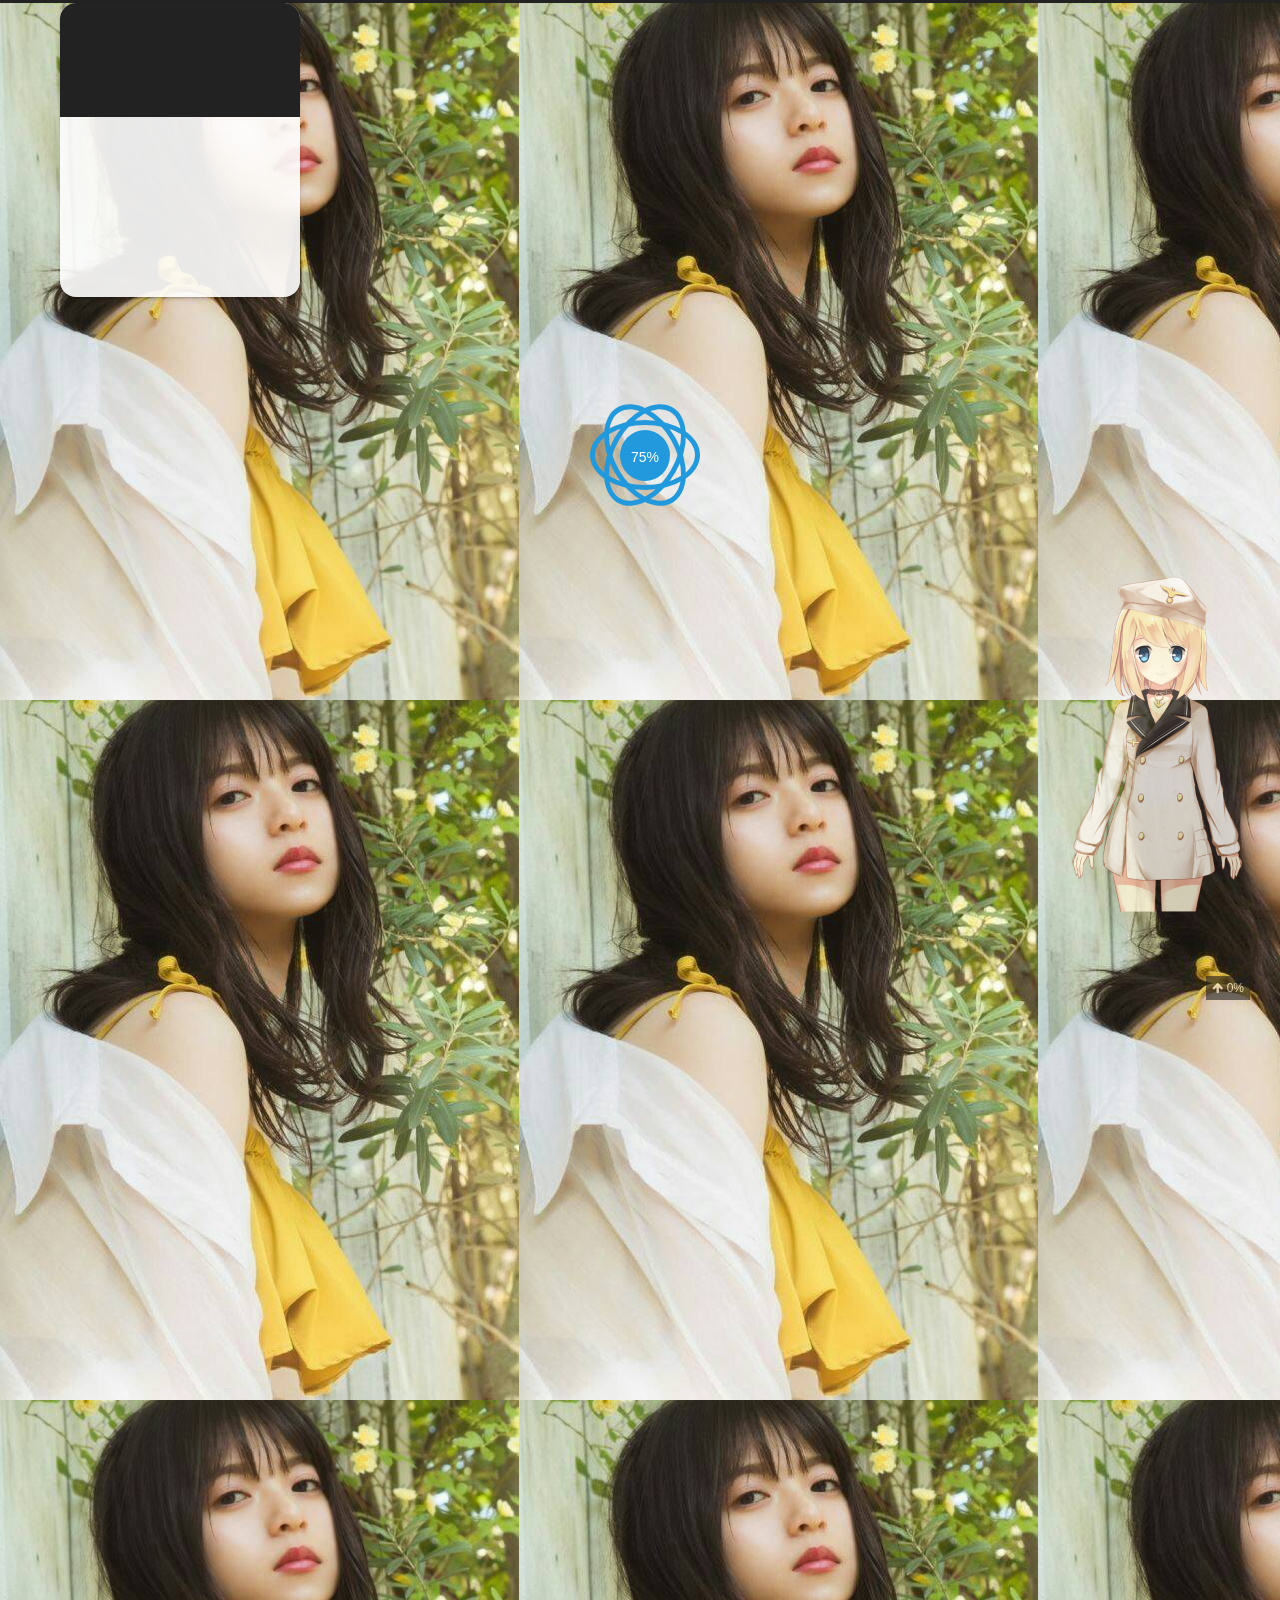
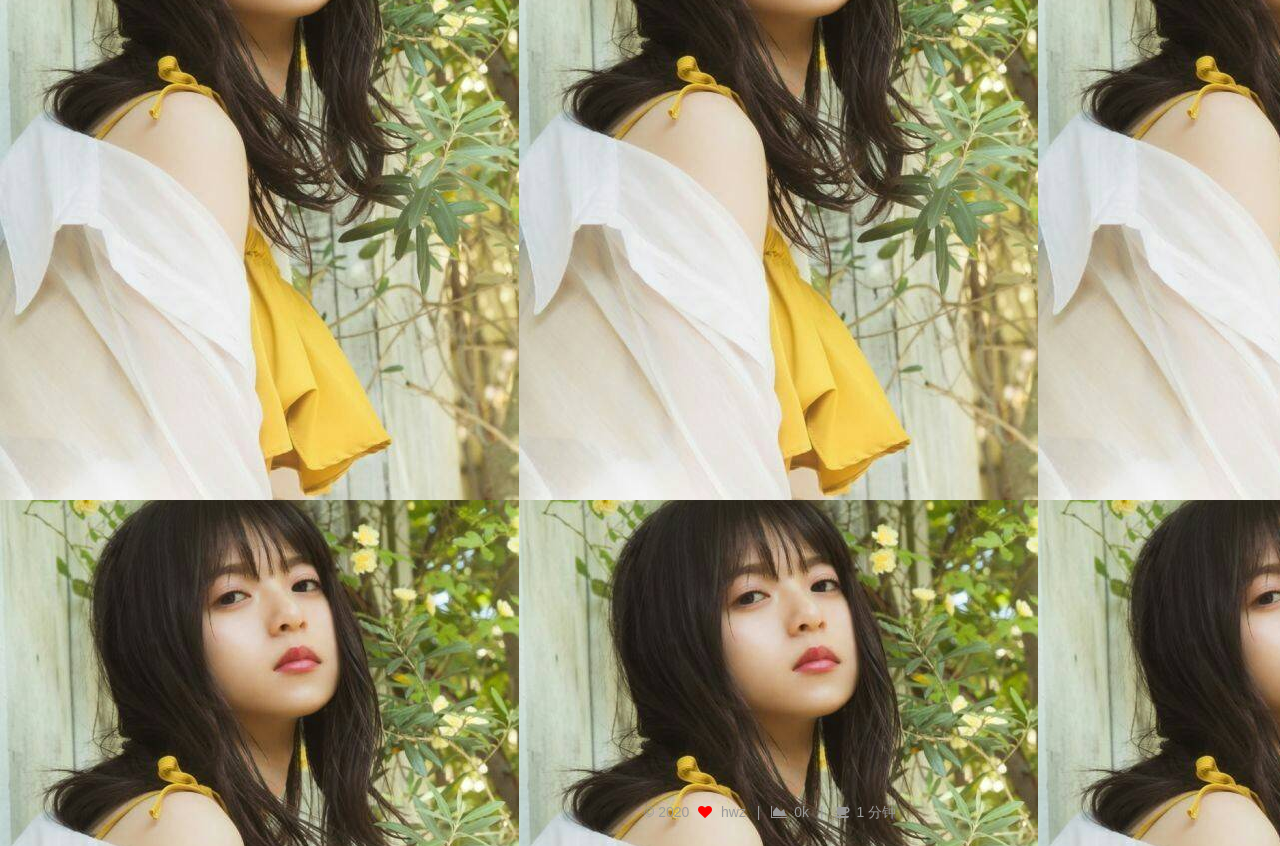
==== commit f67d94b0: "Site updated: 2020-02-17 18:54:49" ====
--- a/index.html
+++ b/index.html
@@ -621,7 +621,7 @@
 
 <script>
 NexT.utils.loadComments(document.querySelector('#valine-comments'), () => {
-  NexT.utils.getScript('//unpkg.com/valine/dist/Valine.min.js', () => {
+  NexT.utils.getScript('https://cdn.jsdelivr.net/npm/valine@1.3.10/dist/Valine.min.js', () => {
     var GUEST = ['nick', 'mail', 'link'];
     var guest = 'nick,mail';
     guest = guest.split(',').filter(item => {
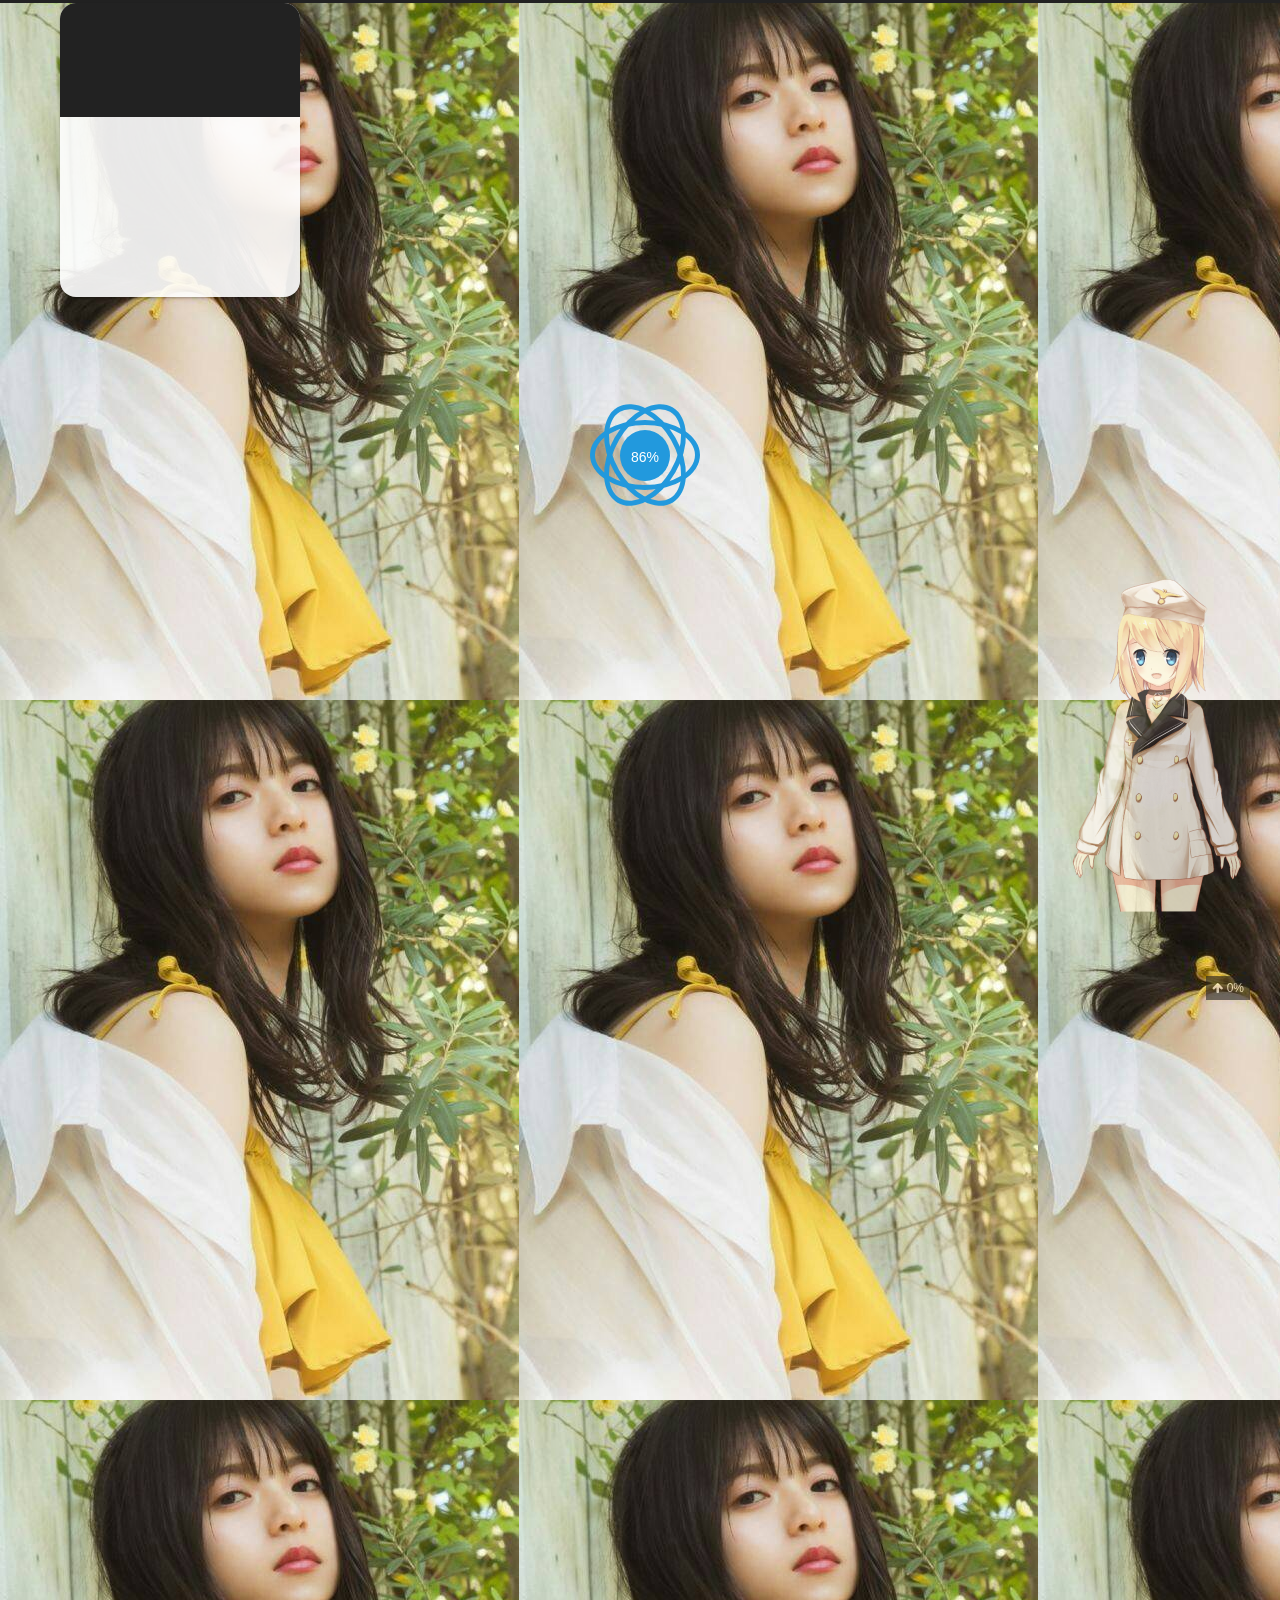
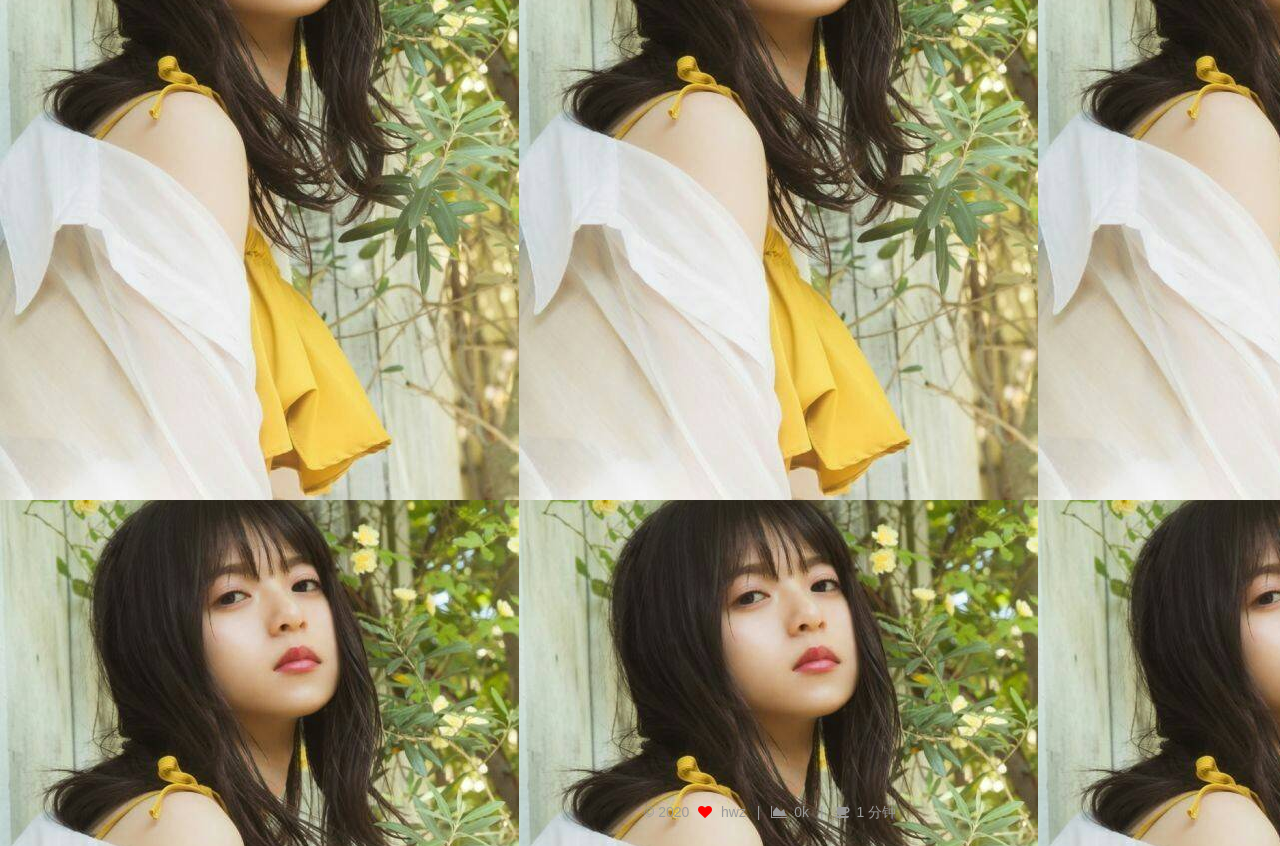
==== commit 6eac8f42: "Site updated: 2020-04-11 17:45:54" ====
--- a/index.html
+++ b/index.html
@@ -154,6 +154,87 @@
             
 
   <div class="posts-expand">
+        
+  
+  
+  <article itemscope itemtype="http://schema.org/Article" class="post-block home" lang="zh-CN">
+    <link itemprop="mainEntityOfPage" href="http://yoursite.com/2020/02/17/hello/">
+
+    <span hidden itemprop="author" itemscope itemtype="http://schema.org/Person">
+      <meta itemprop="image" content="/images/asuka.jpg">
+      <meta itemprop="name" content="hwz">
+      <meta itemprop="description" content="">
+    </span>
+
+    <span hidden itemprop="publisher" itemscope itemtype="http://schema.org/Organization">
+      <meta itemprop="name" content="Love Asuka">
+    </span>
+      <header class="post-header">
+        <h1 class="post-title" itemprop="name headline">
+          
+            <a href="/2020/02/17/hello/" class="post-title-link" itemprop="url">hello</a>
+        </h1>
+
+        <div class="post-meta">
+            <span class="post-meta-item">
+              <span class="post-meta-item-icon">
+                <i class="fa fa-calendar-o"></i>
+              </span>
+              <span class="post-meta-item-text">发表于</span>
+
+              <time title="创建时间：2020-02-17 00:25:26" itemprop="dateCreated datePublished" datetime="2020-02-17T00:25:26+08:00">2020-02-17</time>
+            </span>
+
+          
+  
+  <br>
+            <span class="post-meta-item" title="本文字数">
+              <span class="post-meta-item-icon">
+                <i class="fa fa-file-word-o"></i>
+              </span>
+                <span class="post-meta-item-text">本文字数：</span>
+              <span>0</span>
+            </span>
+            <span class="post-meta-item" title="阅读时长">
+              <span class="post-meta-item-icon">
+                <i class="fa fa-clock-o"></i>
+              </span>
+                <span class="post-meta-item-text">阅读时长 &asymp;</span>
+              <span>1 分钟</span>
+            </span>
+
+        </div>
+      </header>
+
+    
+    
+    
+    <div class="post-body" itemprop="articleBody">
+
+      
+          <img src="/2020/02/17/hello/1.jpg" class="" title="This is an image">
+
+
+
+      
+    </div>
+
+<!-- 版权声明 -->
+<div>
+ 
+</div>
+
+    
+    
+    
+      <footer class="post-footer">
+        <div class="post-eof"></div>
+      </footer>
+  </article>
+  
+  
+  
+
         
   
   
@@ -247,87 +328,6 @@
             </div>
           <!--/noindex-->
         
-      
-    </div>
-
-<!-- 版权声明 -->
-<div>
- 
-</div>
-
-    
-    
-    
-      <footer class="post-footer">
-        <div class="post-eof"></div>
-      </footer>
-  </article>
-  
-  
-  
-
-        
-  
-  
-  <article itemscope itemtype="http://schema.org/Article" class="post-block home" lang="zh-CN">
-    <link itemprop="mainEntityOfPage" href="http://yoursite.com/2020/02/17/hello/">
-
-    <span hidden itemprop="author" itemscope itemtype="http://schema.org/Person">
-      <meta itemprop="image" content="/images/asuka.jpg">
-      <meta itemprop="name" content="hwz">
-      <meta itemprop="description" content="">
-    </span>
-
-    <span hidden itemprop="publisher" itemscope itemtype="http://schema.org/Organization">
-      <meta itemprop="name" content="Love Asuka">
-    </span>
-      <header class="post-header">
-        <h1 class="post-title" itemprop="name headline">
-          
-            <a href="/2020/02/17/hello/" class="post-title-link" itemprop="url">hello</a>
-        </h1>
-
-        <div class="post-meta">
-            <span class="post-meta-item">
-              <span class="post-meta-item-icon">
-                <i class="fa fa-calendar-o"></i>
-              </span>
-              <span class="post-meta-item-text">发表于</span>
-
-              <time title="创建时间：2020-02-17 00:25:26" itemprop="dateCreated datePublished" datetime="2020-02-17T00:25:26+08:00">2020-02-17</time>
-            </span>
-
-          
-  
-  <br>
-            <span class="post-meta-item" title="本文字数">
-              <span class="post-meta-item-icon">
-                <i class="fa fa-file-word-o"></i>
-              </span>
-                <span class="post-meta-item-text">本文字数：</span>
-              <span>0</span>
-            </span>
-            <span class="post-meta-item" title="阅读时长">
-              <span class="post-meta-item-icon">
-                <i class="fa fa-clock-o"></i>
-              </span>
-                <span class="post-meta-item-text">阅读时长 &asymp;</span>
-              <span>1 分钟</span>
-            </span>
-
-        </div>
-      </header>
-
-    
-    
-    
-    <div class="post-body" itemprop="articleBody">
-
-      
-          <img src="/2020/02/17/hello/1.jpg" class="" title="This is an image">
-
-
-
       
     </div>
 
@@ -621,7 +621,7 @@
 
 <script>
 NexT.utils.loadComments(document.querySelector('#valine-comments'), () => {
-  NexT.utils.getScript('https://cdn.jsdelivr.net/npm/valine@1.3.10/dist/Valine.min.js', () => {
+  NexT.utils.getScript('//unpkg.com/valine/dist/Valine.min.js', () => {
     var GUEST = ['nick', 'mail', 'link'];
     var guest = 'nick,mail';
     guest = guest.split(',').filter(item => {
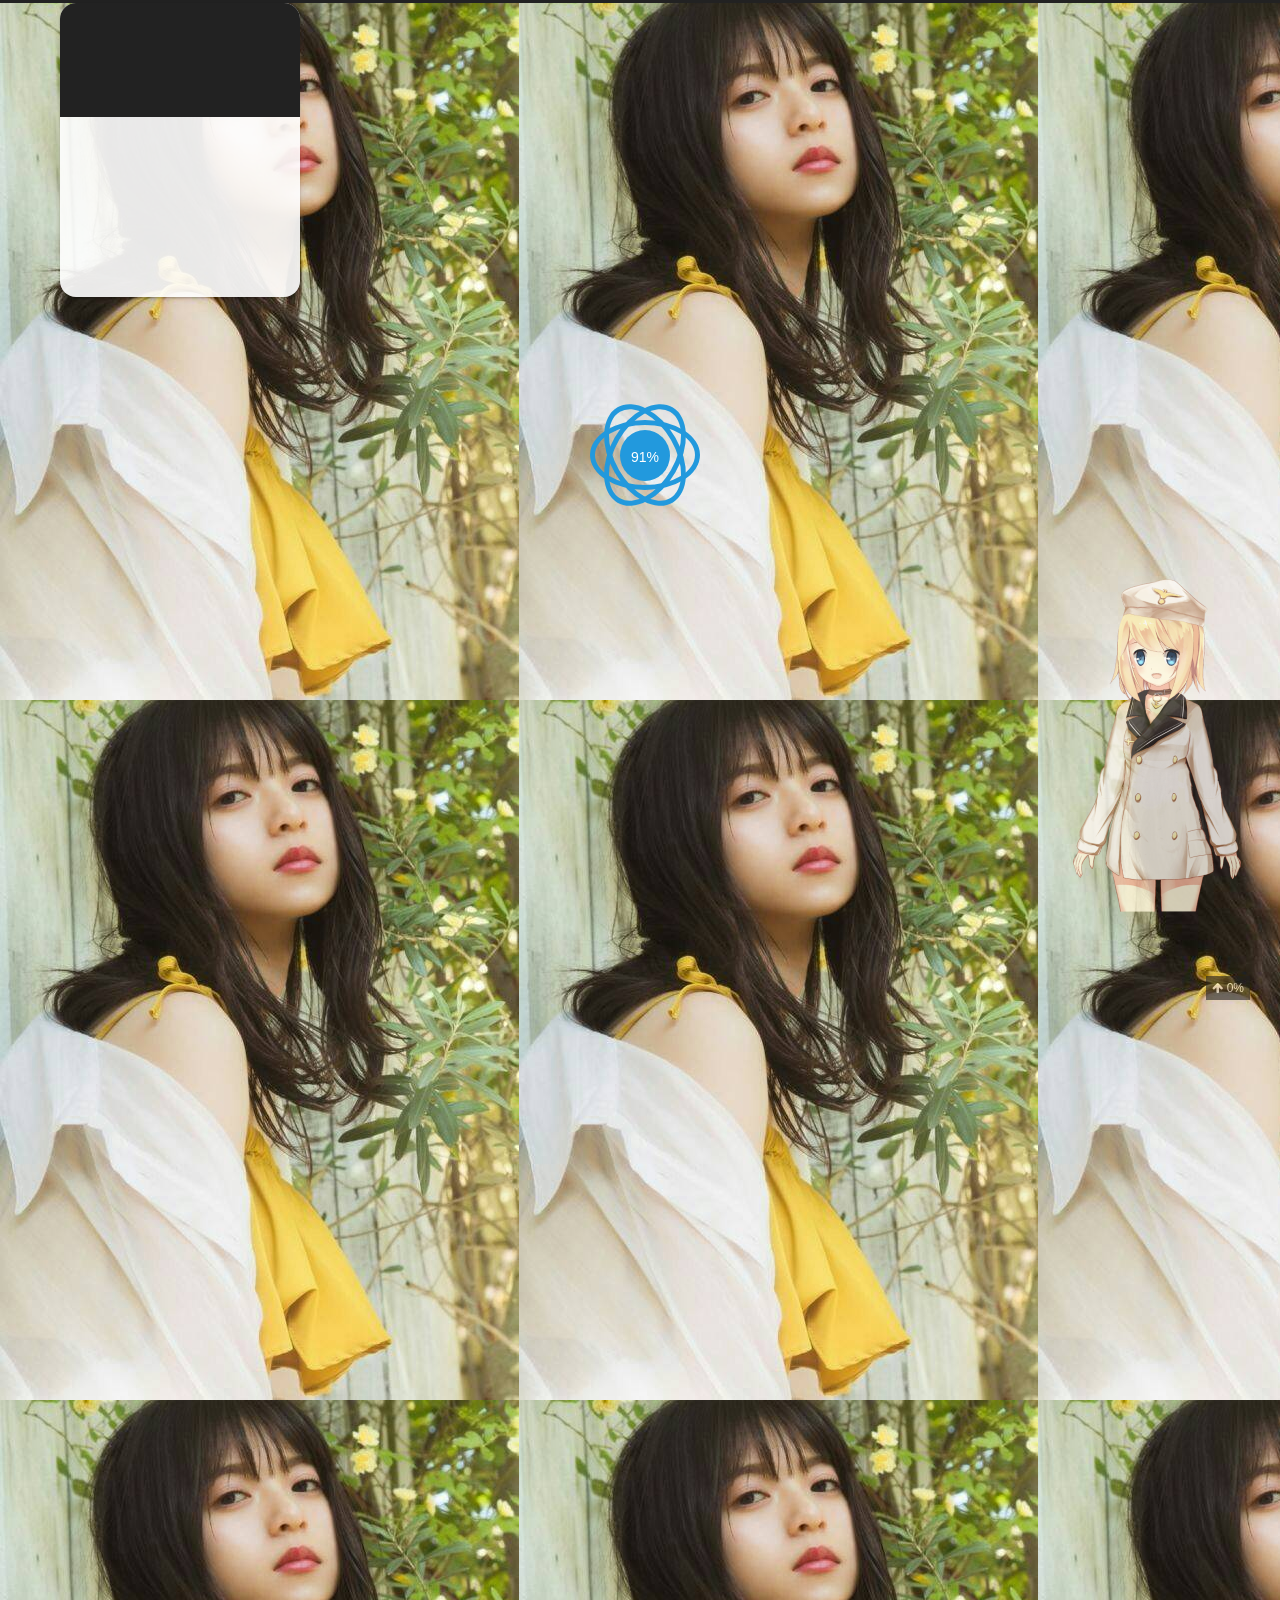
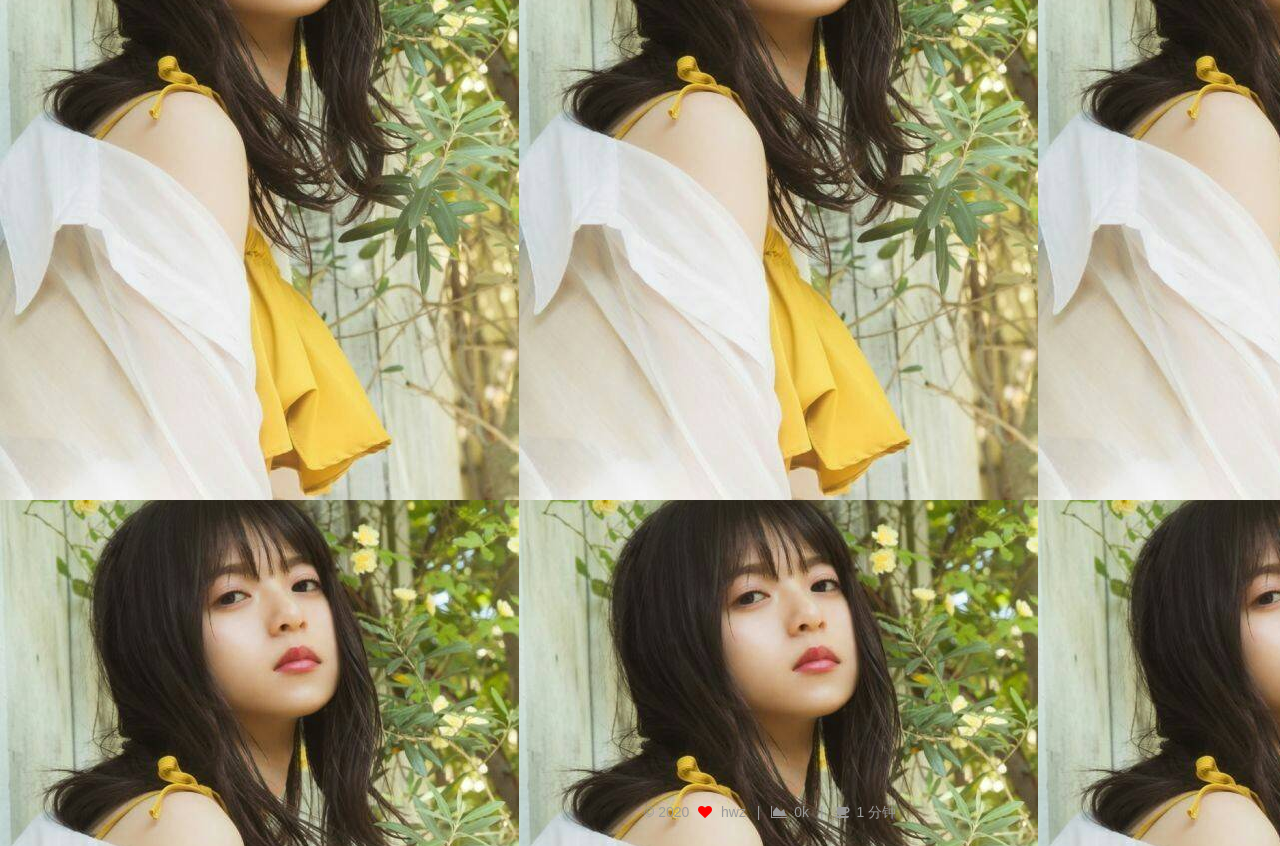
==== commit 7bc7fb4d: "Site updated: 2020-04-11 18:01:32" ====
--- a/index.html
+++ b/index.html
@@ -154,87 +154,6 @@
             
 
   <div class="posts-expand">
-        
-  
-  
-  <article itemscope itemtype="http://schema.org/Article" class="post-block home" lang="zh-CN">
-    <link itemprop="mainEntityOfPage" href="http://yoursite.com/2020/02/17/hello/">
-
-    <span hidden itemprop="author" itemscope itemtype="http://schema.org/Person">
-      <meta itemprop="image" content="/images/asuka.jpg">
-      <meta itemprop="name" content="hwz">
-      <meta itemprop="description" content="">
-    </span>
-
-    <span hidden itemprop="publisher" itemscope itemtype="http://schema.org/Organization">
-      <meta itemprop="name" content="Love Asuka">
-    </span>
-      <header class="post-header">
-        <h1 class="post-title" itemprop="name headline">
-          
-            <a href="/2020/02/17/hello/" class="post-title-link" itemprop="url">hello</a>
-        </h1>
-
-        <div class="post-meta">
-            <span class="post-meta-item">
-              <span class="post-meta-item-icon">
-                <i class="fa fa-calendar-o"></i>
-              </span>
-              <span class="post-meta-item-text">发表于</span>
-
-              <time title="创建时间：2020-02-17 00:25:26" itemprop="dateCreated datePublished" datetime="2020-02-17T00:25:26+08:00">2020-02-17</time>
-            </span>
-
-          
-  
-  <br>
-            <span class="post-meta-item" title="本文字数">
-              <span class="post-meta-item-icon">
-                <i class="fa fa-file-word-o"></i>
-              </span>
-                <span class="post-meta-item-text">本文字数：</span>
-              <span>0</span>
-            </span>
-            <span class="post-meta-item" title="阅读时长">
-              <span class="post-meta-item-icon">
-                <i class="fa fa-clock-o"></i>
-              </span>
-                <span class="post-meta-item-text">阅读时长 &asymp;</span>
-              <span>1 分钟</span>
-            </span>
-
-        </div>
-      </header>
-
-    
-    
-    
-    <div class="post-body" itemprop="articleBody">
-
-      
-          <img src="/2020/02/17/hello/1.jpg" class="" title="This is an image">
-
-
-
-      
-    </div>
-
-<!-- 版权声明 -->
-<div>
- 
-</div>
-
-    
-    
-    
-      <footer class="post-footer">
-        <div class="post-eof"></div>
-      </footer>
-  </article>
-  
-  
-  
-
         
   
   
@@ -328,6 +247,87 @@
             </div>
           <!--/noindex-->
         
+      
+    </div>
+
+<!-- 版权声明 -->
+<div>
+ 
+</div>
+
+    
+    
+    
+      <footer class="post-footer">
+        <div class="post-eof"></div>
+      </footer>
+  </article>
+  
+  
+  
+
+        
+  
+  
+  <article itemscope itemtype="http://schema.org/Article" class="post-block home" lang="zh-CN">
+    <link itemprop="mainEntityOfPage" href="http://yoursite.com/2020/02/17/hello/">
+
+    <span hidden itemprop="author" itemscope itemtype="http://schema.org/Person">
+      <meta itemprop="image" content="/images/asuka.jpg">
+      <meta itemprop="name" content="hwz">
+      <meta itemprop="description" content="">
+    </span>
+
+    <span hidden itemprop="publisher" itemscope itemtype="http://schema.org/Organization">
+      <meta itemprop="name" content="Love Asuka">
+    </span>
+      <header class="post-header">
+        <h1 class="post-title" itemprop="name headline">
+          
+            <a href="/2020/02/17/hello/" class="post-title-link" itemprop="url">hello</a>
+        </h1>
+
+        <div class="post-meta">
+            <span class="post-meta-item">
+              <span class="post-meta-item-icon">
+                <i class="fa fa-calendar-o"></i>
+              </span>
+              <span class="post-meta-item-text">发表于</span>
+
+              <time title="创建时间：2020-02-17 00:25:26" itemprop="dateCreated datePublished" datetime="2020-02-17T00:25:26+08:00">2020-02-17</time>
+            </span>
+
+          
+  
+  <br>
+            <span class="post-meta-item" title="本文字数">
+              <span class="post-meta-item-icon">
+                <i class="fa fa-file-word-o"></i>
+              </span>
+                <span class="post-meta-item-text">本文字数：</span>
+              <span>0</span>
+            </span>
+            <span class="post-meta-item" title="阅读时长">
+              <span class="post-meta-item-icon">
+                <i class="fa fa-clock-o"></i>
+              </span>
+                <span class="post-meta-item-text">阅读时长 &asymp;</span>
+              <span>1 分钟</span>
+            </span>
+
+        </div>
+      </header>
+
+    
+    
+    
+    <div class="post-body" itemprop="articleBody">
+
+      
+          <img src="/2020/02/17/hello/1.jpg" class="" title="This is an image">
+
+
+
       
     </div>
 
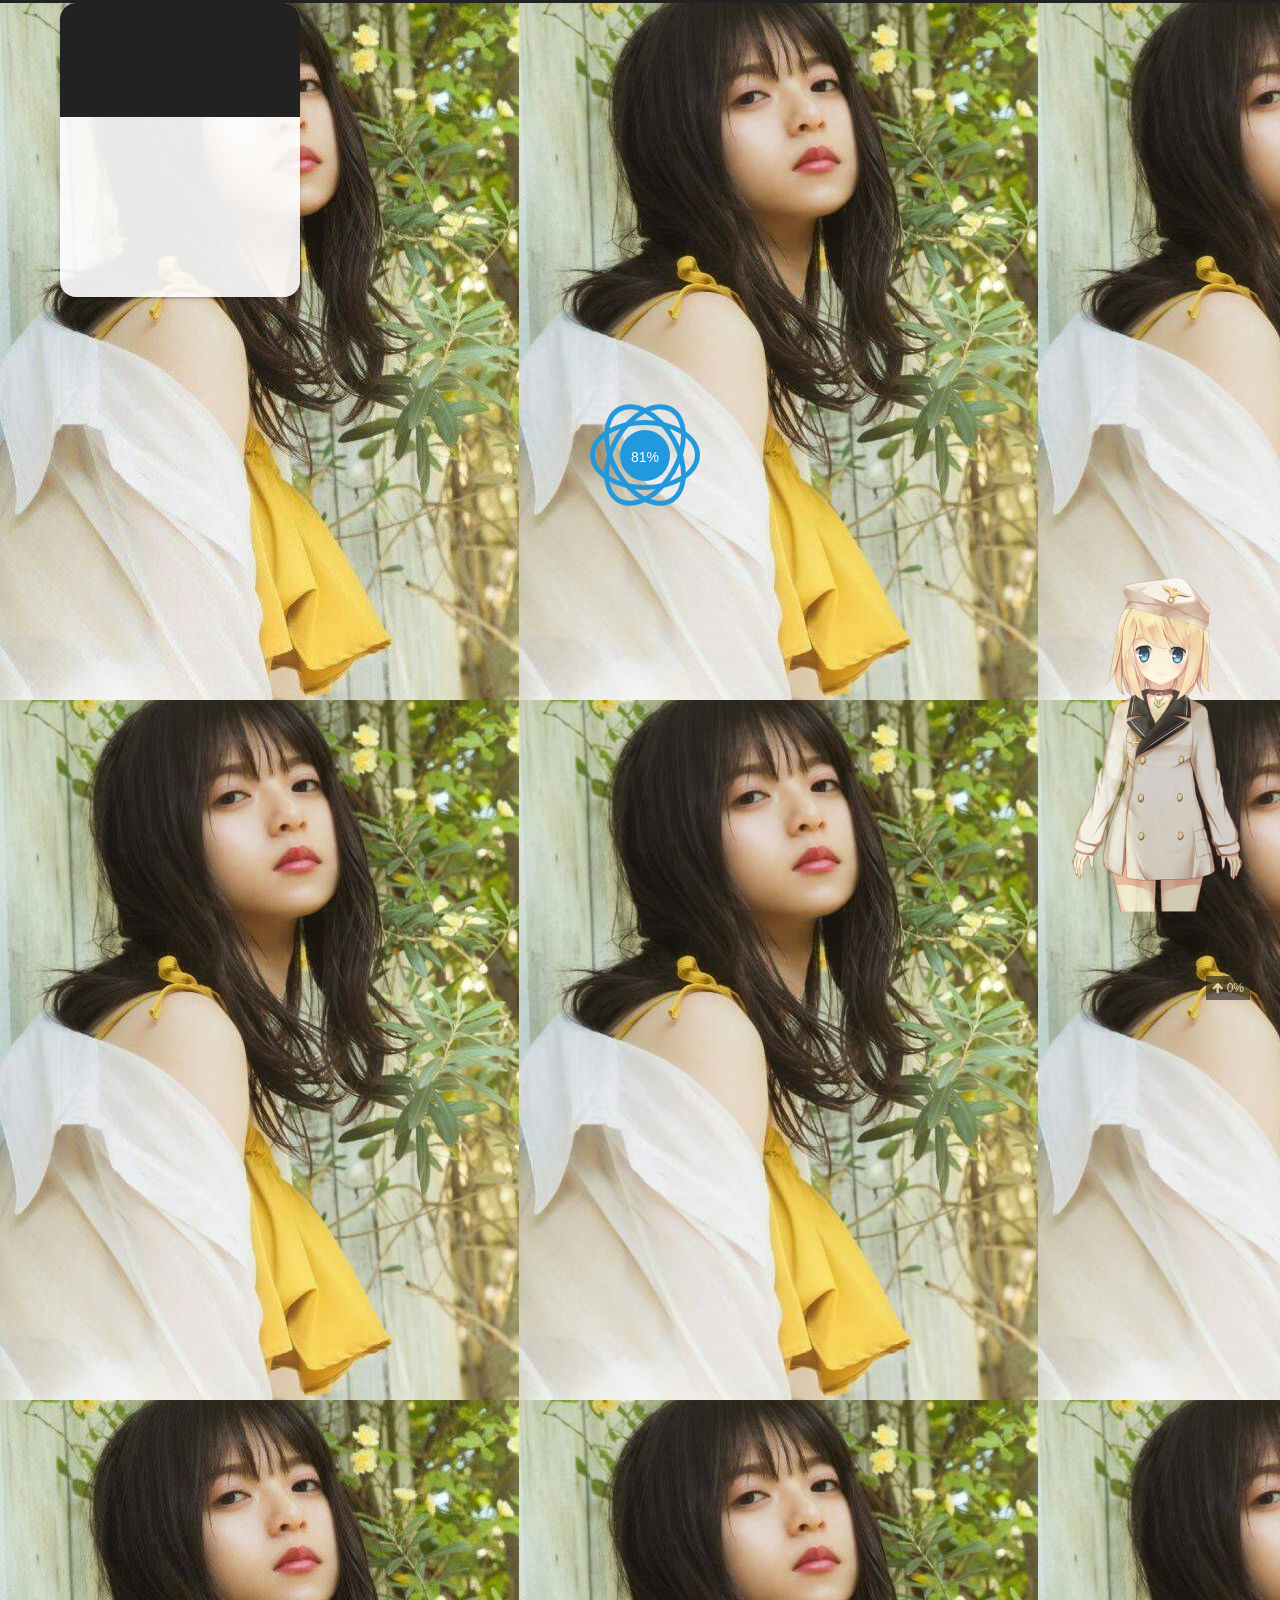
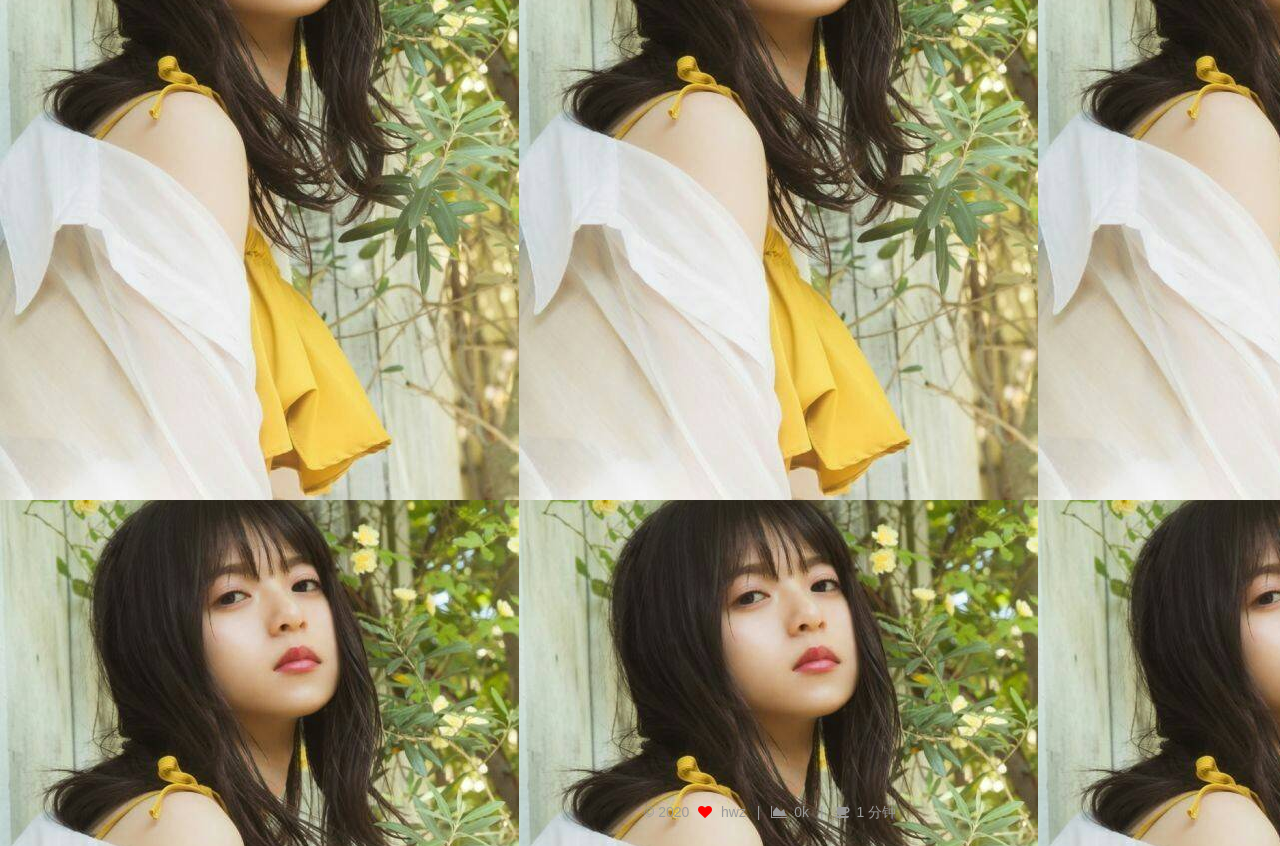
==== commit 2329d5ae: "Site updated: 2020-04-11 18:10:18" ====
--- a/index.html
+++ b/index.html
@@ -158,6 +158,87 @@
   
   
   <article itemscope itemtype="http://schema.org/Article" class="post-block home" lang="zh-CN">
+    <link itemprop="mainEntityOfPage" href="http://yoursite.com/2020/02/17/hello/">
+
+    <span hidden itemprop="author" itemscope itemtype="http://schema.org/Person">
+      <meta itemprop="image" content="/images/asuka.jpg">
+      <meta itemprop="name" content="hwz">
+      <meta itemprop="description" content="">
+    </span>
+
+    <span hidden itemprop="publisher" itemscope itemtype="http://schema.org/Organization">
+      <meta itemprop="name" content="Love Asuka">
+    </span>
+      <header class="post-header">
+        <h1 class="post-title" itemprop="name headline">
+          
+            <a href="/2020/02/17/hello/" class="post-title-link" itemprop="url">hello</a>
+        </h1>
+
+        <div class="post-meta">
+            <span class="post-meta-item">
+              <span class="post-meta-item-icon">
+                <i class="fa fa-calendar-o"></i>
+              </span>
+              <span class="post-meta-item-text">发表于</span>
+
+              <time title="创建时间：2020-02-17 00:25:26" itemprop="dateCreated datePublished" datetime="2020-02-17T00:25:26+08:00">2020-02-17</time>
+            </span>
+
+          
+  
+  <br>
+            <span class="post-meta-item" title="本文字数">
+              <span class="post-meta-item-icon">
+                <i class="fa fa-file-word-o"></i>
+              </span>
+                <span class="post-meta-item-text">本文字数：</span>
+              <span>0</span>
+            </span>
+            <span class="post-meta-item" title="阅读时长">
+              <span class="post-meta-item-icon">
+                <i class="fa fa-clock-o"></i>
+              </span>
+                <span class="post-meta-item-text">阅读时长 &asymp;</span>
+              <span>1 分钟</span>
+            </span>
+
+        </div>
+      </header>
+
+    
+    
+    
+    <div class="post-body" itemprop="articleBody">
+
+      
+          <img src="/2020/02/17/hello/1.jpg" class="" title="This is an image">
+
+
+
+      
+    </div>
+
+<!-- 版权声明 -->
+<div>
+ 
+</div>
+
+    
+    
+    
+      <footer class="post-footer">
+        <div class="post-eof"></div>
+      </footer>
+  </article>
+  
+  
+  
+
+        
+  
+  
+  <article itemscope itemtype="http://schema.org/Article" class="post-block home" lang="zh-CN">
     <link itemprop="mainEntityOfPage" href="http://yoursite.com/2020/02/16/test/">
 
     <span hidden itemprop="author" itemscope itemtype="http://schema.org/Person">
@@ -189,7 +270,7 @@
                   <i class="fa fa-calendar-check-o"></i>
                 </span>
                 <span class="post-meta-item-text">更新于</span>
-                <time title="修改时间：2020-02-17 15:43:20" itemprop="dateModified" datetime="2020-02-17T15:43:20+08:00">2020-02-17</time>
+                <time title="修改时间：2020-04-11 18:09:57" itemprop="dateModified" datetime="2020-04-11T18:09:57+08:00">2020-04-11</time>
               </span>
 
           
@@ -238,7 +319,7 @@
       
           <blockquote class="blockquote-center"><p>嗨！</p>
 </blockquote>
-<img src="https://billowing-forest-ce13.hwz.workers.dev/test/dlwlrma_71782046_536363523855896_4534143527029272915_n.jpg" style="border:1.5px solid white" width="750" alt="图片说明"/>
+<img src="https://billowing-forest-ce13.hwz.workers.dev/hwz/test/dlwlrma_74634289_492557234685906_5516758556583797328_n.jpg" style="border:1.5px solid white" width="750" alt="图片说明"/>
           <!--noindex-->
             <div class="post-button">
               <a class="btn" href="/2020/02/16/test/#more" rel="contents">
@@ -247,87 +328,6 @@
             </div>
           <!--/noindex-->
         
-      
-    </div>
-
-<!-- 版权声明 -->
-<div>
- 
-</div>
-
-    
-    
-    
-      <footer class="post-footer">
-        <div class="post-eof"></div>
-      </footer>
-  </article>
-  
-  
-  
-
-        
-  
-  
-  <article itemscope itemtype="http://schema.org/Article" class="post-block home" lang="zh-CN">
-    <link itemprop="mainEntityOfPage" href="http://yoursite.com/2020/02/17/hello/">
-
-    <span hidden itemprop="author" itemscope itemtype="http://schema.org/Person">
-      <meta itemprop="image" content="/images/asuka.jpg">
-      <meta itemprop="name" content="hwz">
-      <meta itemprop="description" content="">
-    </span>
-
-    <span hidden itemprop="publisher" itemscope itemtype="http://schema.org/Organization">
-      <meta itemprop="name" content="Love Asuka">
-    </span>
-      <header class="post-header">
-        <h1 class="post-title" itemprop="name headline">
-          
-            <a href="/2020/02/17/hello/" class="post-title-link" itemprop="url">hello</a>
-        </h1>
-
-        <div class="post-meta">
-            <span class="post-meta-item">
-              <span class="post-meta-item-icon">
-                <i class="fa fa-calendar-o"></i>
-              </span>
-              <span class="post-meta-item-text">发表于</span>
-
-              <time title="创建时间：2020-02-17 00:25:26" itemprop="dateCreated datePublished" datetime="2020-02-17T00:25:26+08:00">2020-02-17</time>
-            </span>
-
-          
-  
-  <br>
-            <span class="post-meta-item" title="本文字数">
-              <span class="post-meta-item-icon">
-                <i class="fa fa-file-word-o"></i>
-              </span>
-                <span class="post-meta-item-text">本文字数：</span>
-              <span>0</span>
-            </span>
-            <span class="post-meta-item" title="阅读时长">
-              <span class="post-meta-item-icon">
-                <i class="fa fa-clock-o"></i>
-              </span>
-                <span class="post-meta-item-text">阅读时长 &asymp;</span>
-              <span>1 分钟</span>
-            </span>
-
-        </div>
-      </header>
-
-    
-    
-    
-    <div class="post-body" itemprop="articleBody">
-
-      
-          <img src="/2020/02/17/hello/1.jpg" class="" title="This is an image">
-
-
-
       
     </div>
 
